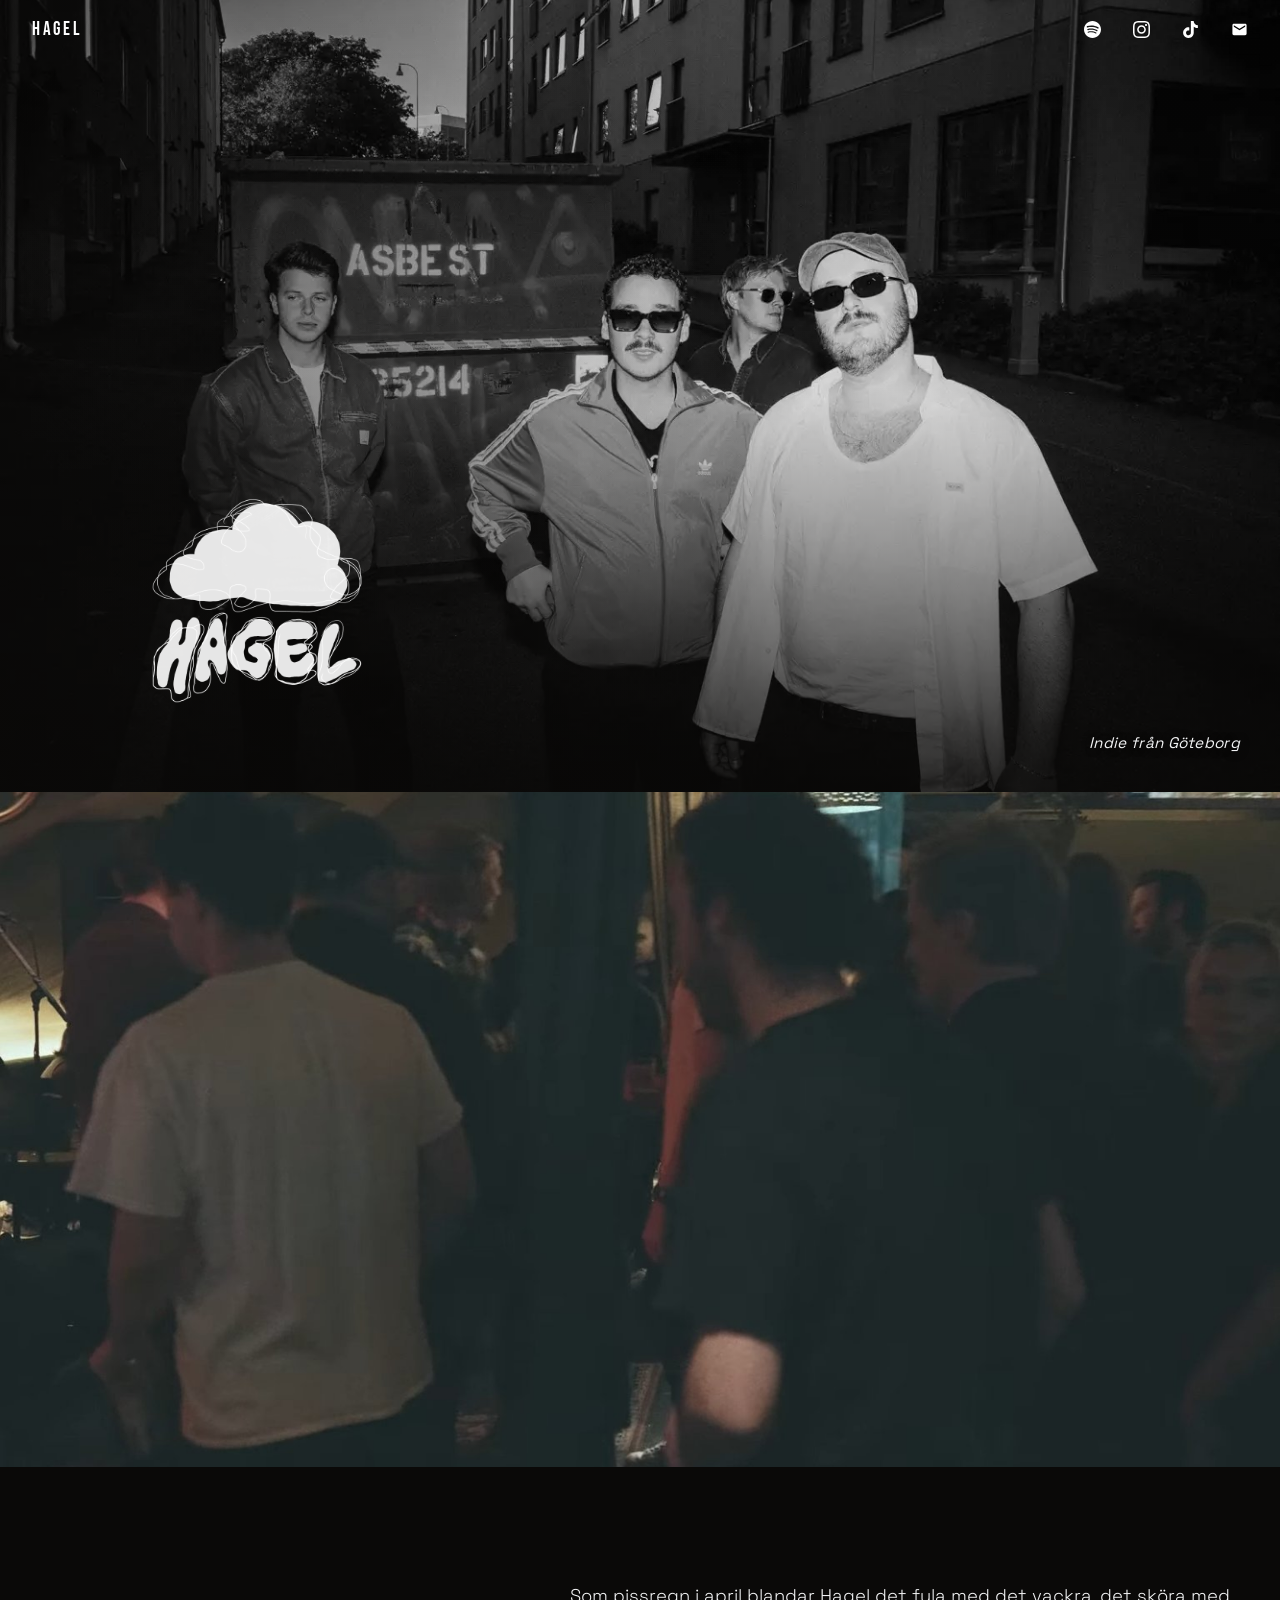
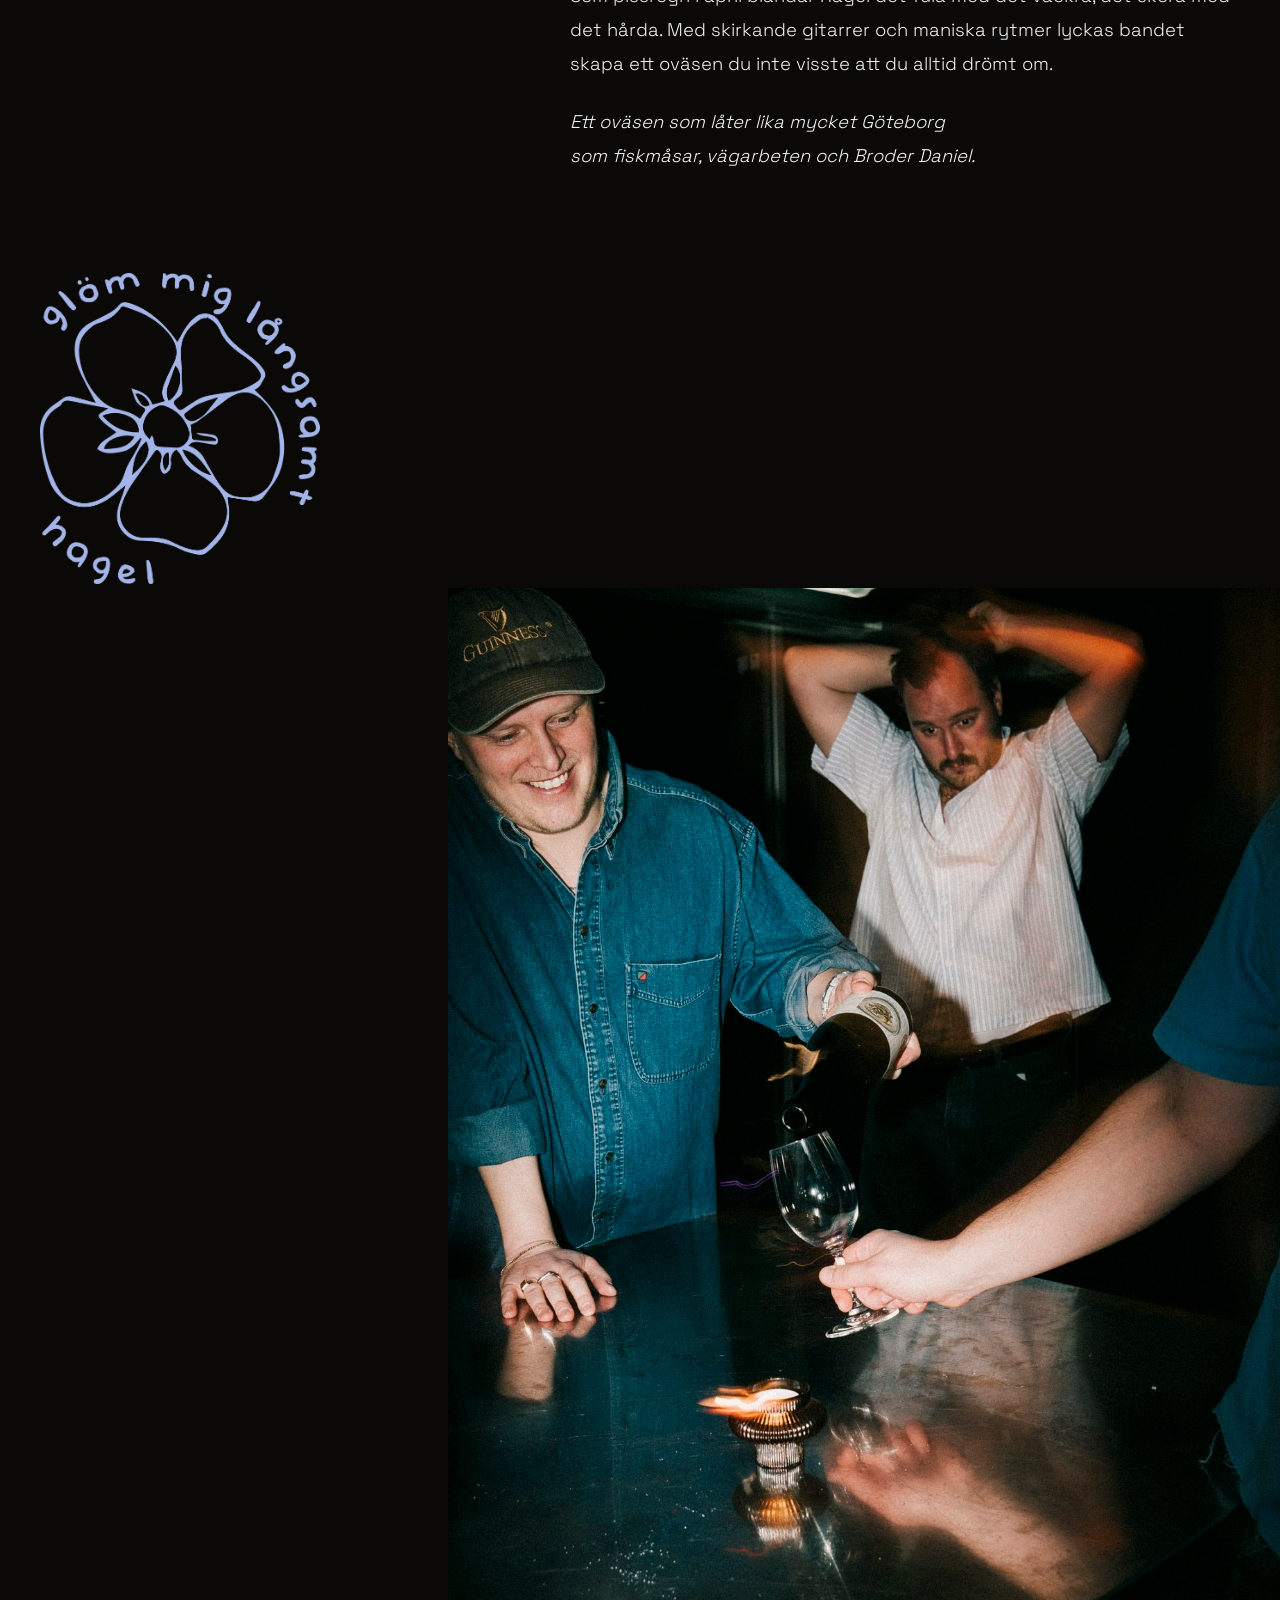
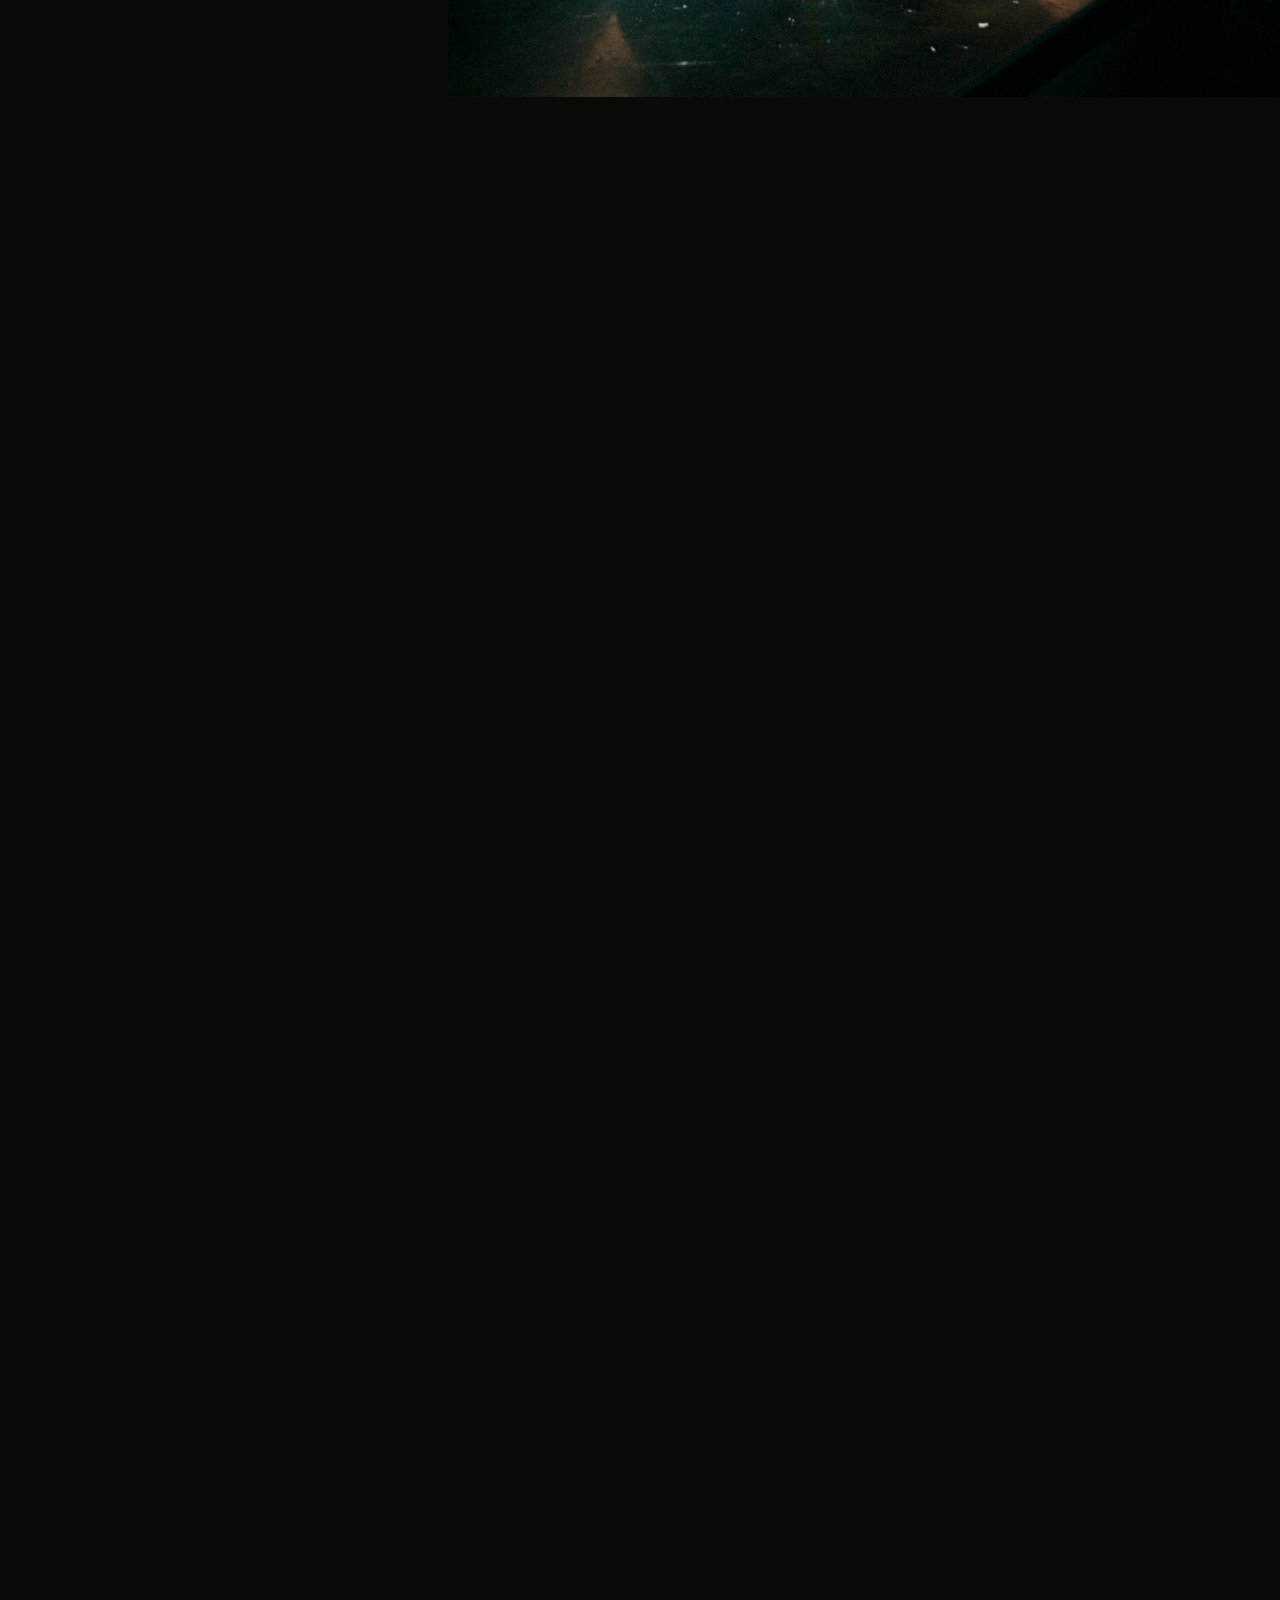
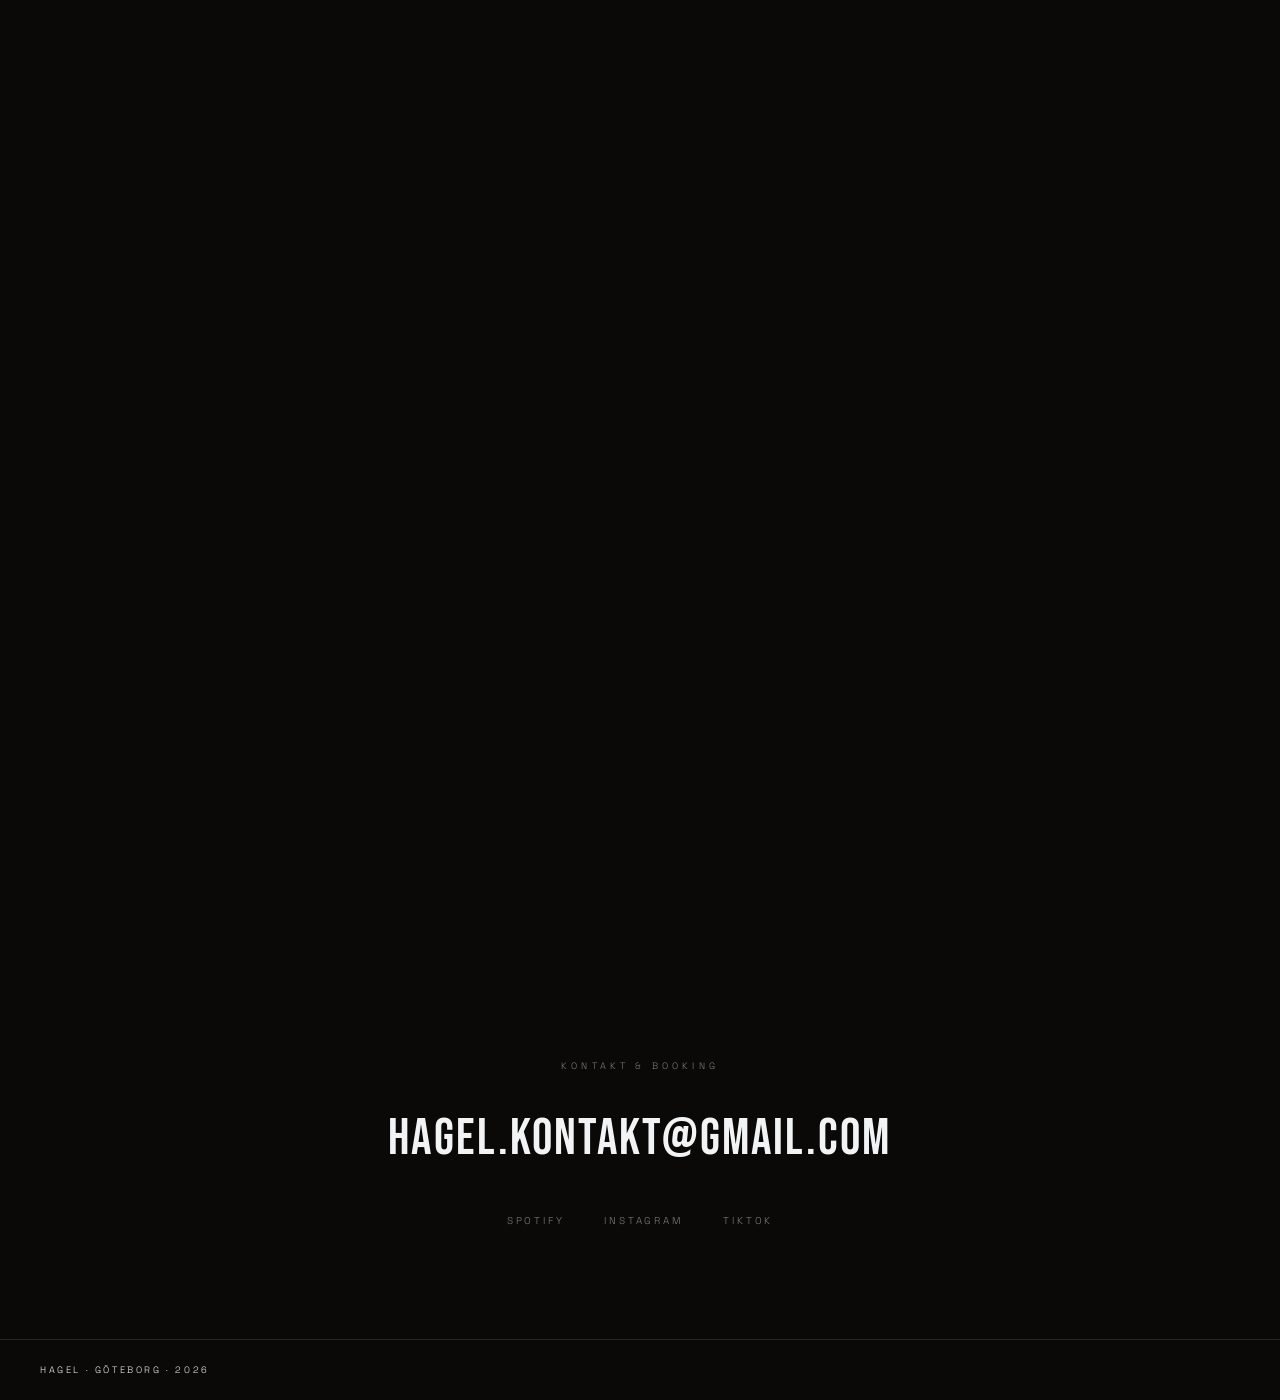
==== index.html @ b0b5cfeb "Add technical SEO foundation: metadata, favicon, structured data Canonical URL, Open Graph/Twitter C" ====
<!DOCTYPE html>
<html lang="sv">
<head>
  <meta charset="UTF-8" />
  <meta name="viewport" content="width=device-width, initial-scale=1.0" />
  <title>Hagel — Göteborg</title>
  <meta name="description" content="Som pissregn i april blandar Hagel det fula med det vackra. Indie rock från Göteborg." />
  <link rel="canonical" href="https://hagelgbg.se/" />

  <link rel="icon" type="image/png" href="assets/favicon/favicon-32.png" sizes="32x32" />
  <link rel="apple-touch-icon" href="assets/favicon/apple-touch-icon.png" />

  <meta property="og:type" content="website" />
  <meta property="og:site_name" content="Hagel" />
  <meta property="og:title" content="Hagel — Göteborg" />
  <meta property="og:description" content="Som pissregn i april blandar Hagel det fula med det vackra. Indie rock från Göteborg." />
  <meta property="og:url" content="https://hagelgbg.se/" />
  <meta property="og:image" content="https://hagelgbg.se/assets/images/og-image.jpg" />
  <meta property="og:image:width" content="1200" />
  <meta property="og:image:height" content="630" />
  <meta property="og:locale" content="sv_SE" />

  <meta name="twitter:card" content="summary_large_image" />
  <meta name="twitter:title" content="Hagel — Göteborg" />
  <meta name="twitter:description" content="Som pissregn i april blandar Hagel det fula med det vackra. Indie rock från Göteborg." />
  <meta name="twitter:image" content="https://hagelgbg.se/assets/images/og-image.jpg" />

  <link rel="preconnect" href="https://fonts.googleapis.com" />
  <link rel="preconnect" href="https://fonts.gstatic.com" crossorigin />
  <link rel="stylesheet" href="style.css" />

  <script type="application/ld+json">
  {
    "@context": "https://schema.org",
    "@type": "MusicGroup",
    "name": "Hagel",
    "url": "https://hagelgbg.se/",
    "image": "https://hagelgbg.se/assets/images/og-image.jpg",
    "genre": "Indie rock",
    "foundingLocation": {
      "@type": "Place",
      "name": "Göteborg, Sverige"
    },
    "email": "hagel.kontakt@gmail.com",
    "sameAs": [
      "https://open.spotify.com/artist/0cJkock96R16EJwqNdNcrC",
      "https://www.instagram.com/hagelgbg/",
      "https://www.tiktok.com/@hagelgbg"
    ]
  }
  </script>
</head>
<body>

<nav>
  <a class="nav-mark" href="#top">Hagel</a>
  <div class="nav-end">
    <a href="https://open.spotify.com/artist/0cJkock96R16EJwqNdNcrC" target="_blank" rel="noopener" aria-label="Spotify">
      <svg class="nav-icon" viewBox="0 0 24 24" fill="currentColor" aria-hidden="true"><path d="M12 0C5.4 0 0 5.4 0 12s5.4 12 12 12 12-5.4 12-12S18.66 0 12 0zm5.521 17.34c-.24.359-.66.48-1.021.24-2.82-1.74-6.36-2.101-10.561-1.141-.418.122-.779-.179-.899-.539-.12-.421.18-.78.54-.9 4.56-1.021 8.52-.6 11.64 1.32.42.18.479.659.301 1.02zm1.44-3.3c-.301.42-.841.6-1.262.3-3.239-1.98-8.159-2.58-11.939-1.38-.479.12-1.02-.12-1.14-.6-.12-.48.12-1.021.6-1.141C9.6 9.9 15 10.561 18.72 12.84c.361.181.54.78.241 1.2zm.12-3.36C15.24 8.4 8.82 8.16 5.16 9.301c-.6.179-1.2-.181-1.38-.721-.18-.601.18-1.2.72-1.381 4.26-1.26 11.28-1.02 15.721 1.621.539.3.719 1.02.419 1.56-.299.421-1.02.599-1.559.3z"/></svg>
      <span class="nav-label">Spotify</span>
    </a>
    <a href="https://www.instagram.com/hagelgbg/" target="_blank" rel="noopener" aria-label="Instagram">
      <svg class="nav-icon" viewBox="0 0 24 24" fill="currentColor" aria-hidden="true"><path d="M12 2.163c3.204 0 3.584.012 4.85.07 3.252.148 4.771 1.691 4.919 4.919.058 1.265.069 1.645.069 4.849 0 3.205-.012 3.584-.069 4.849-.149 3.225-1.664 4.771-4.919 4.919-1.266.058-1.644.07-4.85.07-3.204 0-3.584-.012-4.849-.07-3.26-.149-4.771-1.699-4.919-4.92-.058-1.265-.07-1.644-.07-4.849 0-3.204.013-3.583.07-4.849.149-3.227 1.664-4.771 4.919-4.919 1.266-.057 1.645-.069 4.849-.069zm0-2.163c-3.259 0-3.667.014-4.947.072-4.358.2-6.78 2.618-6.98 6.98-.059 1.281-.073 1.689-.073 4.948 0 3.259.014 3.668.072 4.948.2 4.358 2.618 6.78 6.98 6.98 1.281.058 1.689.072 4.948.072 3.259 0 3.668-.014 4.948-.072 4.354-.2 6.782-2.618 6.979-6.98.059-1.28.073-1.689.073-4.948 0-3.259-.014-3.667-.072-4.947-.196-4.354-2.617-6.78-6.979-6.98-1.281-.059-1.69-.073-4.949-.073zm0 5.838c-3.403 0-6.162 2.759-6.162 6.162s2.759 6.163 6.162 6.163 6.162-2.759 6.162-6.163c0-3.403-2.759-6.162-6.162-6.162zm0 10.162c-2.209 0-4-1.79-4-4 0-2.209 1.791-4 4-4s4 1.791 4 4c0 2.21-1.791 4-4 4zm6.406-11.845c-.796 0-1.441.645-1.441 1.44s.645 1.44 1.441 1.44c.795 0 1.439-.645 1.439-1.44s-.644-1.44-1.439-1.44z"/></svg>
      <span class="nav-label">Instagram</span>
    </a>
    <a href="https://www.tiktok.com/@hagelgbg" target="_blank" rel="noopener" aria-label="TikTok">
      <svg class="nav-icon" viewBox="0 0 24 24" fill="currentColor" aria-hidden="true"><path d="M12.525.02c1.31-.02 2.61-.01 3.91-.02.08 1.53.63 3.09 1.75 4.17 1.12 1.11 2.7 1.62 4.24 1.79v4.03c-1.44-.05-2.89-.35-4.2-.97-.57-.26-1.1-.59-1.62-.93-.01 2.92.01 5.84-.02 8.75-.08 1.4-.54 2.79-1.35 3.94-1.31 1.92-3.58 3.17-5.91 3.21-1.43.08-2.86-.31-4.08-1.03-2.02-1.19-3.44-3.37-3.65-5.71-.02-.5-.03-1-.01-1.49.18-1.9 1.12-3.72 2.58-4.96 1.66-1.44 3.98-2.13 6.15-1.72.02 1.48-.04 2.96-.04 4.44-.99-.32-2.15-.23-3.02.37-.63.41-1.11 1.04-1.36 1.75-.21.51-.15 1.07-.14 1.61.24 1.64 1.82 3.02 3.5 2.87 1.12-.01 2.19-.66 2.77-1.61.19-.33.4-.67.41-1.06.1-1.79.06-3.57.07-5.36.01-4.03-.01-8.05.02-12.07z"/></svg>
      <span class="nav-label">TikTok</span>
    </a>
    <a href="mailto:hagel.kontakt@gmail.com" aria-label="Kontakt">
      <svg class="nav-icon" viewBox="0 0 24 24" fill="currentColor" aria-hidden="true"><path d="M20 4H4c-1.1 0-2 .9-2 2v12c0 1.1.9 2 2 2h16c1.1 0 2-.9 2-2V6c0-1.1-.9-2-2-2zm0 4-8 5-8-5V6l8 5 8-5v2z"/></svg>
      <span class="nav-label">Kontakt</span>
    </a>
  </div>
</nav>

<div class="entry" id="top">
  <img class="entry-bg" src="assets/images/hagel_band_utomhus_02.webp" alt="" aria-hidden="true" />
  <h1 class="entry-logo-wrap"><img class="entry-logo" src="assets/grahpic/ella_moln_text.PNG" alt="Hagel" /></h1>
  <p class="entry-tagline">Indie från Göteborg</p>
</div>

<div class="flow">

  <div class="f-video-bg">
    <video autoplay muted loop playsinline poster="assets/images/video_poster.jpg">
      <source src="assets/video/Hagel_Yakida_webb.webm" type="video/webm" />
      <source src="assets/video/Hagel_Yakida_webb.mp4" type="video/mp4" />
    </video>
  </div>

  <div class="f-text reveal">
    <p>
      Som pissregn i april blandar Hagel det fula med det vackra,
      det sköra med det hårda. Med skirkande gitarrer och maniska
      rytmer lyckas bandet skapa ett oväsen du inte visste att du
      alltid drömt om.
    </p>
    <p class="f-text-em">
      Ett oväsen som låter lika mycket Göteborg som fiskmåsar,
      vägarbeten och Broder Daniel.
    </p>
  </div>

  <figure class="f-single-art reveal">
    <img class="graphic-color" src="assets/grahpic/glom_mig_langsamt.png" alt="Glöm mig långsamt — Hagel" loading="lazy" />
  </figure>

  <figure class="f-right reveal">
    <img class="graphic-color" src="assets/images/Hagel-WineMech-Jan2026-1.jpg" alt="Hagel live" loading="lazy" />
  </figure>

  <div class="head-anchor ha-right">
    <img class="head-float graphic-color" src="assets/grahpic/hagel_head_martin.svg"
         data-parallax="-0.06" style="--rot: -4deg" alt="" aria-hidden="true">
  </div>

  <figure class="f-left reveal">
    <img src="assets/images/hagel_band_inomhus_kok_02.webp" alt="Hagel" loading="lazy" />
  </figure>

  <div class="head-anchor ha-left">
    <img class="head-float graphic-color" src="assets/grahpic/hagel_head_axel.svg"
         data-parallax="-0.05" style="--rot: 6deg" alt="" aria-hidden="true">
  </div>

  <div class="f-embed reveal">
    <iframe
      src="https://open.spotify.com/embed/artist/0cJkock96R16EJwqNdNcrC?utm_source=generator&theme=0"
      width="100%"
      height="380"
      frameborder="0"
      allow="autoplay; clipboard-write; encrypted-media; fullscreen; picture-in-picture"
      loading="lazy"
      title="Hagel på Spotify"
    ></iframe>
  </div>

  <figure class="f-full reveal">
    <img class="graphic-color" src="assets/images/Hagel-WineMech-Jan2026-3.jpg" alt="Hagel live" loading="lazy" />
  </figure>

  <div class="f-pair reveal">
    <figure>
      <img src="assets/images/hagel_band_utomhus_01.webp" alt="Hagel" loading="lazy" />
    </figure>
    <figure>
      <img class="graphic-color" src="assets/images/hagel_band_inomhus_kok_01.webp" alt="Hagel" loading="lazy" />
    </figure>
  </div>

  <div class="head-anchor ha-right">
    <img class="head-float graphic-color" src="assets/grahpic/hagel_head_gabbe.svg"
         data-parallax="-0.07" style="--rot: 5deg" alt="" aria-hidden="true">
  </div>

  <div class="f-embed reveal">
    <iframe
      src="https://open.spotify.com/embed/album/3kSOfJmqeUR1zp2Wm4VOYs?utm_source=generator&theme=0"
      width="100%"
      height="352"
      frameborder="0"
      allow="autoplay; clipboard-write; encrypted-media; fullscreen; picture-in-picture"
      loading="lazy"
      title="Hagel EP på Spotify"
    ></iframe>
  </div>

  <div class="head-anchor ha-left">
    <img class="head-float graphic-color" src="assets/grahpic/hagel_head_david.svg"
         data-parallax="-0.08" style="--rot: -5deg" alt="" aria-hidden="true">
  </div>

  <div class="f-split reveal">
    <figure>
      <img src="assets/images/hagel_studio_01.webp" alt="Hagel studio" loading="lazy" />
    </figure>
    <figure>
      <img src="assets/images/hagel_01.webp" alt="Hagel" loading="lazy" />
    </figure>
  </div>

  <div class="f-shorts reveal">
    <div class="short-wrap">
      <iframe src="https://www.youtube.com/embed/jXO0g3pjaXc?rel=0&modestbranding=1&controls=0" title="Hagel" allow="accelerometer; autoplay; clipboard-write; encrypted-media; gyroscope; picture-in-picture" allowfullscreen loading="lazy"></iframe>
    </div>
    <div class="short-wrap">
      <iframe src="https://www.youtube.com/embed/h80kvkL_ipw?rel=0&modestbranding=1&controls=0" title="Hagel" allow="accelerometer; autoplay; clipboard-write; encrypted-media; gyroscope; picture-in-picture" allowfullscreen loading="lazy"></iframe>
    </div>
    <div class="short-wrap">
      <iframe src="https://www.youtube.com/embed/2f_kFExngNM?rel=0&modestbranding=1&controls=0" title="Hagel" allow="accelerometer; autoplay; clipboard-write; encrypted-media; gyroscope; picture-in-picture" allowfullscreen loading="lazy"></iframe>
    </div>
    <div class="short-wrap">
      <iframe src="https://www.youtube.com/embed/toHbw98Pwl4?rel=0&modestbranding=1&controls=0" title="Hagel" allow="accelerometer; autoplay; clipboard-write; encrypted-media; gyroscope; picture-in-picture" allowfullscreen loading="lazy"></iframe>
    </div>
  </div>

  <figure class="f-full reveal">
    <img src="assets/images/hagel_band_inomhus_kok_03.webp" alt="Hagel" loading="lazy" />
  </figure>

  <div class="head-strip reveal">
    <img src="assets/grahpic/hagel_head_martin.svg" alt="" aria-hidden="true" style="--rot: -5deg">
    <img src="assets/grahpic/hagel_head_axel.svg"   alt="" aria-hidden="true" style="--rot: 4deg">
    <img src="assets/grahpic/hagel_head_gabbe.svg"  alt="" aria-hidden="true" style="--rot: -3deg">
    <img src="assets/grahpic/hagel_head_david.svg"  alt="" aria-hidden="true" style="--rot: 6deg">
    <img src="assets/grahpic/hagel_head_davids.svg" alt="" aria-hidden="true" style="--rot: -4deg">
  </div>

  <div class="f-text f-text-left reveal">
    <p>
      Inte tillräckligt unga för att kallas lovande, inte tillräckligt
      bra för att kallas rutinerade. Men tillräckligt underhållande
      att spendera en kväll på.
    </p>
    <p class="f-text-em">
      Det hela kan kokas ner till ett indierock-sound ingen bad om,
      som hämtar inspiration från platser i Göteborg, haltande sociala
      prestationer och ett lush life som aldrig levts.
    </p>
  </div>

  <div class="f-triple reveal">
    <figure>
      <img class="graphic-color" src="assets/images/Hagel-WineMech-Jan2026-2.jpg" alt="Hagel live" loading="lazy" />
    </figure>
    <figure>
      <img src="assets/images/hagel_band_inomhus_kok_04.webp" alt="Hagel" loading="lazy" />
    </figure>
    <figure>
      <img src="assets/images/Hagel-WineMech-Jan2026-4.jpg" alt="Hagel live" loading="lazy" />
    </figure>
  </div>

  <div class="head-anchor ha-right">
    <img class="head-float graphic-color" src="assets/grahpic/hagel_head_davids.svg"
         data-parallax="-0.04" style="--rot: 7deg" alt="" aria-hidden="true">
  </div>

  <div class="f-contact">
    <p class="contact-pre">Kontakt &amp; Booking</p>
    <a class="contact-email" href="mailto:hagel.kontakt@gmail.com">
      hagel.kontakt@gmail.com
    </a>
    <div class="contact-social">
      <a href="https://open.spotify.com/artist/0cJkock96R16EJwqNdNcrC" target="_blank" rel="noopener">Spotify</a>
      <a href="https://www.instagram.com/hagelgbg/" target="_blank" rel="noopener">Instagram</a>
      <a href="https://www.tiktok.com/@hagelgbg" target="_blank" rel="noopener">TikTok</a>
    </div>
  </div>

</div>

<footer>
  <span>Hagel · Göteborg · 2026</span>
</footer>

<script>
const io = new IntersectionObserver(
  (entries) => entries.forEach(e => {
    if (e.isIntersecting) { e.target.classList.add('visible'); io.unobserve(e.target); }
  }),
  { threshold: 0.08 }
);
document.querySelectorAll('.reveal').forEach(el => io.observe(el));

// Floating heads — parallax + reveal, throttled via rAF
const headEls = Array.from(document.querySelectorAll('[data-parallax]'));
let rafPending = false;
function tickHeads() {
  const sy = window.scrollY;
  const vh = window.innerHeight;
  headEls.forEach(el => {
    el.style.setProperty('--py', `${sy * parseFloat(el.dataset.parallax)}px`);
    if (!el.classList.contains('vis') && el.getBoundingClientRect().top < vh * 1.1) {
      el.classList.add('vis');
    }
  });
  rafPending = false;
}
window.addEventListener('scroll', () => {
  if (!rafPending) { rafPending = true; requestAnimationFrame(tickHeads); }
}, { passive: true });
tickHeads();
</script>

</body>
</html>
---- style.css ----
@import url('https://fonts.googleapis.com/css2?family=Bebas+Neue&family=Space+Grotesk:wght@300;400&display=swap');

*, *::before, *::after {
  box-sizing: border-box;
  margin: 0;
  padding: 0;
}

:root {
  --bg:  #0a0908;
  --fg:  #F2F3F4;
  --dim: #3a3530;
  --mid: #F2F3F4;
}

html { scroll-behavior: smooth; }

body {
  background: var(--bg);
  color: var(--fg);
  font-family: 'Space Grotesk', system-ui, sans-serif;
  font-weight: 300;
  overflow-x: hidden;
}

img {
  display: block;
  width: 100%;
  filter: grayscale(100%);
}

img.graphic-color {
  filter: none;
}

a { color: inherit; text-decoration: none; }

/* ── NAV ─────────────────────────────────────────── */
nav {
  position: fixed;
  inset: 0 0 auto 0;
  z-index: 100;
  display: flex;
  justify-content: space-between;
  align-items: center;
  padding: 1.1rem 2rem;
  pointer-events: none;
}

nav a { pointer-events: auto; }

nav a:focus-visible {
  outline: 2px solid #F2F3F4;
  outline-offset: 4px;
  border-radius: 2px;
}

.nav-mark {
  font-family: 'Bebas Neue', sans-serif;
  font-size: 1.2rem;
  letter-spacing: 0.14em;
  color: #fff;
  mix-blend-mode: difference;
}

.nav-end {
  display: flex;
  gap: 2rem;
  mix-blend-mode: difference;
}

.nav-end a {
  font-size: 0.68rem;
  letter-spacing: 0.12em;
  text-transform: uppercase;
  color: #fff;
  font-weight: 300;
  display: flex;
  align-items: center;
}

.nav-icon {
  display: block;
  width: 17px;
  height: 17px;
  flex-shrink: 0;
}

.nav-label {
  display: none;
}

/* ── ENTRY ───────────────────────────────────────── */
.entry {
  height: 88svh;
  position: relative;
  overflow: hidden;
  display: flex;
  flex-direction: column;
  justify-content: flex-end;
  padding: 0 2.5rem 2.5rem;
}

/* Gradient overlay */
.entry::after {
  content: '';
  position: absolute;
  inset: 0;
  background:
    linear-gradient(to top, rgba(10,9,8,0.75) 0%, rgba(10,9,8,0.1) 50%, transparent 100%),
    linear-gradient(to right, rgba(10,9,8,0.5) 0%, transparent 60%);
  z-index: 1;
  pointer-events: none;
}

.entry-bg {
  position: absolute;
  inset: 0;
  height: 100%;
  object-fit: cover;
  filter: grayscale(100%);
  z-index: 0;
}

.entry-logo-wrap {
  display: contents;
}

.entry-logo {
  position: absolute;
  bottom: 2.5rem;
  left: 2rem;
  width: clamp(130px, min(42vw, 50svh), 520px);
  filter: invert(1);
  mix-blend-mode: screen;
  pointer-events: none;
  user-select: none;
  z-index: 2;
}

.entry-tagline {
  position: absolute;
  bottom: 2.5rem;
  right: 2.5rem;
  z-index: 3;
  font-size: clamp(0.85rem, 1.2vw, 1rem);
  font-weight: 400;
  font-style: italic;
  color: #F2F3F4;
  letter-spacing: 0.02em;
  text-shadow: 0 1px 8px rgba(0,0,0,0.6);
}

/* ── REVEAL ──────────────────────────────────────── */
.reveal {
  opacity: 0;
  transform: translateY(28px);
  transition:
    opacity 0.9s cubic-bezier(0.16, 1, 0.3, 1),
    transform 0.9s cubic-bezier(0.16, 1, 0.3, 1);
}

.reveal.visible {
  opacity: 1;
  transform: none;
}

/* ── IMAGE BLOCKS ────────────────────────────────── */

.f-full {
  width: 100%;
  height: 72vh;
  overflow: hidden;
  margin-top: 4px;
}

.f-full img {
  width: 100%;
  height: 100%;
  object-fit: cover;
}

.f-right {
  width: 65%;
  margin-left: auto;
  margin-top: 4px;
}

.f-left {
  width: 52%;
  margin-left: 2.5rem;
  margin-top: 4px;
}

.f-pair {
  display: grid;
  grid-template-columns: 3fr 4fr;
  gap: 4px;
  margin-top: 4px;
}

.f-pair figure {
  overflow: hidden;
}

.f-pair img {
  height: 56vh;
  object-fit: cover;
}

.f-split {
  display: grid;
  grid-template-columns: 1fr 1fr;
  gap: 4px;
  margin-top: 4px;
}

.f-split figure {
  overflow: hidden;
}

.f-split img {
  height: 52vh;
  object-fit: cover;
}

.f-triple {
  display: grid;
  grid-template-columns: 2fr 1.2fr 2fr;
  gap: 4px;
  margin-top: 4px;
}

.f-triple figure {
  overflow: hidden;
}

.f-triple img {
  height: 44vh;
  object-fit: cover;
}

/* ── TEXT ────────────────────────────────────────── */
.f-text {
  padding: 7rem 2.5rem 6rem;
  max-width: 750px;
  margin-left: auto;
}

.f-text p {
  font-size: clamp(1rem, 1.5vw, 1.15rem);
  line-height: 1.85;
  color: var(--mid);
}

.f-text p + p { margin-top: 1.5rem; }

.f-text-left {
  margin-left: 0;
  margin-right: auto;
}

.f-text-em { font-style: italic; text-wrap: balance; }

/* ── VIDEO BACKGROUND ────────────────────────────── */
.f-video-bg {
  position: relative;
  width: 100%;
  height: 75svh;
  overflow: hidden;
}

.f-video-bg video {
  position: absolute;
  top: 50%;
  left: 50%;
  transform: translate(-50%, -50%);
  width: max(100%, calc(100svh * 16 / 9));
  height: max(100%, calc(100svw * 9 / 16));
  pointer-events: none;
  object-fit: cover;
}

/* ── EMBED ───────────────────────────────────────── */
.f-embed {
  padding: 5rem 2.5rem;
  max-width: 720px;
  margin: 0 auto;
  width: 100%;
}


/* ── SHORTS ──────────────────────────────────────── */
.f-shorts {
  display: grid;
  grid-template-columns: repeat(4, 1fr);
  gap: 4px;
  margin-bottom: 4px;
}

.short-wrap {
  position: relative;
  aspect-ratio: 9/16;
}

.short-wrap iframe {
  position: absolute;
  inset: 0;
  width: 100%;
  height: 100%;
  border: 0;
}

/* ── HEAD STRIP (mobile) ─────────────────────────── */
.head-strip {
  display: none;
  grid-template-columns: repeat(5, 1fr);
  align-items: flex-end;
  gap: 0;
  padding: 2rem 0 1rem;
  overflow: hidden;
}

.head-strip img {
  width: 100%;
  filter: none;
  transform-origin: bottom center;
  animation: headBob 3s ease-in-out infinite;
}

@keyframes headBob {
  0%, 100% { transform: rotate(var(--rot, 0deg)) translateY(0); }
  50%       { transform: rotate(var(--rot, 0deg)) translateY(-6px); }
}

.head-strip img:nth-child(1) { animation-delay: 0s; }
.head-strip img:nth-child(2) { animation-delay: 0.5s; }
.head-strip img:nth-child(3) { animation-delay: 1s; }
.head-strip img:nth-child(4) { animation-delay: 0.25s; }
.head-strip img:nth-child(5) { animation-delay: 0.75s; }

/* ── FLOATING HEADS ──────────────────────────────── */

.head-anchor {
  position: relative;
  height: 0;
  overflow: visible;
  pointer-events: none;
  z-index: 5;
}

.head-float {
  position: absolute;
  width: clamp(100px, 14vw, 210px);
  filter: none;
  opacity: 0;
  will-change: transform;
  transform: translateY(var(--py, 0px)) rotate(var(--rot, 0deg));
}

.head-float.vis {
  animation: headFadeIn 1.2s cubic-bezier(0.16, 1, 0.3, 1) forwards;
}

@keyframes headFadeIn {
  from { opacity: 0; }
  to   { opacity: 1; }
}

.ha-right .head-float {
  right: clamp(1rem, 4vw, 5rem);
  top: -7rem;
}

.ha-left .head-float {
  left: clamp(1rem, 4vw, 5rem);
  top: -5rem;
}

.f-single-art {
  width: min(28vw, 280px);
  margin-left: 2.5rem;
  margin-top: 4px;
  transform: rotate(-2deg);
}

.f-single-art img {
  filter: none;
}

/* ── TRACKS ──────────────────────────────────────── */
.f-tracks {
  padding: 0 2.5rem;
  max-width: 720px;
  margin: 0 auto;
  width: 100%;
  display: flex;
  flex-direction: column;
  gap: 4px;
}

/* ── CONTACT ─────────────────────────────────────── */
.f-contact {
  padding: 10rem 2.5rem 7rem;
  text-align: center;
}

.contact-pre {
  font-size: 0.58rem;
  letter-spacing: 0.45em;
  text-transform: uppercase;
  color: rgba(242, 243, 244, 0.5);
  margin-bottom: 2.5rem;
}

.contact-email {
  display: block;
  font-family: 'Bebas Neue', sans-serif;
  font-size: clamp(1.8rem, 4vw, 5rem);
  line-height: 1.05;
  letter-spacing: 0.04em;
  color: var(--fg);
  transition: opacity 0.2s;
  margin-bottom: 3rem;
  cursor: pointer;
}

.contact-email:hover { opacity: 0.5; }
.contact-email:focus-visible {
  outline: 2px solid #F2F3F4;
  outline-offset: 6px;
  border-radius: 2px;
}

.contact-social {
  display: flex;
  justify-content: center;
  gap: 2.5rem;
}

.contact-social a {
  font-size: 0.62rem;
  letter-spacing: 0.28em;
  text-transform: uppercase;
  color: rgba(242, 243, 244, 0.5);
  transition: opacity 0.2s;
}

.contact-social a:hover { opacity: 1; color: var(--fg); }
.contact-social a:focus-visible {
  outline: 2px solid #F2F3F4;
  outline-offset: 4px;
  border-radius: 2px;
}

/* ── FOOTER ──────────────────────────────────────── */
footer {
  padding: 1.5rem 2.5rem;
  border-top: 1px solid rgba(242, 243, 244, 0.12);
  font-size: 0.58rem;
  letter-spacing: 0.28em;
  text-transform: uppercase;
  color: #F2F3F4;
}

/* ── RESPONSIVE ──────────────────────────────────── */
@media (max-width: 900px) {
  nav { padding: 0.9rem 1.5rem; }
  .nav-end { gap: 1.5rem; }
  .entry { padding: 0 1.5rem 2rem; }
  .f-text { padding: 5rem 1.5rem 4rem; margin-left: 0; max-width: none; }
  .f-embed { padding: 4rem 1.5rem; }
  .f-video { padding: 4rem 1.5rem; }
  .f-right { width: 80%; }
  .f-left  { width: 72%; margin-left: 1.5rem; }
  .f-shorts { grid-template-columns: repeat(2, 1fr); }
  .f-single-art { width: min(40vw, 280px); }
}

@media (max-width: 560px) {
  .nav-end { display: flex; gap: 0; }
  .nav-label { display: none; }
  .nav-icon { display: block; }
  .nav-end a { padding: 0.55rem 0.6rem; }
  .head-anchor { display: none; }
  .head-strip { display: grid; }
  .entry { height: 65svh; }
  .entry-logo { left: -1rem; bottom: 1rem; }
  .entry-tagline { bottom: 1rem; right: 1.5rem; }
  .f-right { width: 100%; }
  .f-left  { width: 100%; margin-left: 0; }
  .f-pair  { grid-template-columns: 1fr; }
  .f-pair  figure:last-child { display: none; }
  .f-split { grid-template-columns: 1fr; }
  .f-split figure:last-child { display: none; }
  .f-triple { grid-template-columns: 1fr 1fr; }
  .f-triple figure:last-child { display: none; }
  .f-shorts { grid-template-columns: 1fr 1fr; }
  .f-full { height: 55vw; }
  .f-single-art { width: min(55vw, 240px); }
  .contact-email { font-size: clamp(1.4rem, 6vw, 2rem); }
}

@media (max-height: 500px) and (orientation: landscape) {
  .entry { height: 80svh; }
  .entry-logo { width: min(32vw, 240px); }
}

@media (prefers-reduced-motion: reduce) {
  .reveal { opacity: 1; transform: none; transition: none; }
  .head-float { opacity: 1; animation: none; }
  .head-strip img { animation: none; }
}
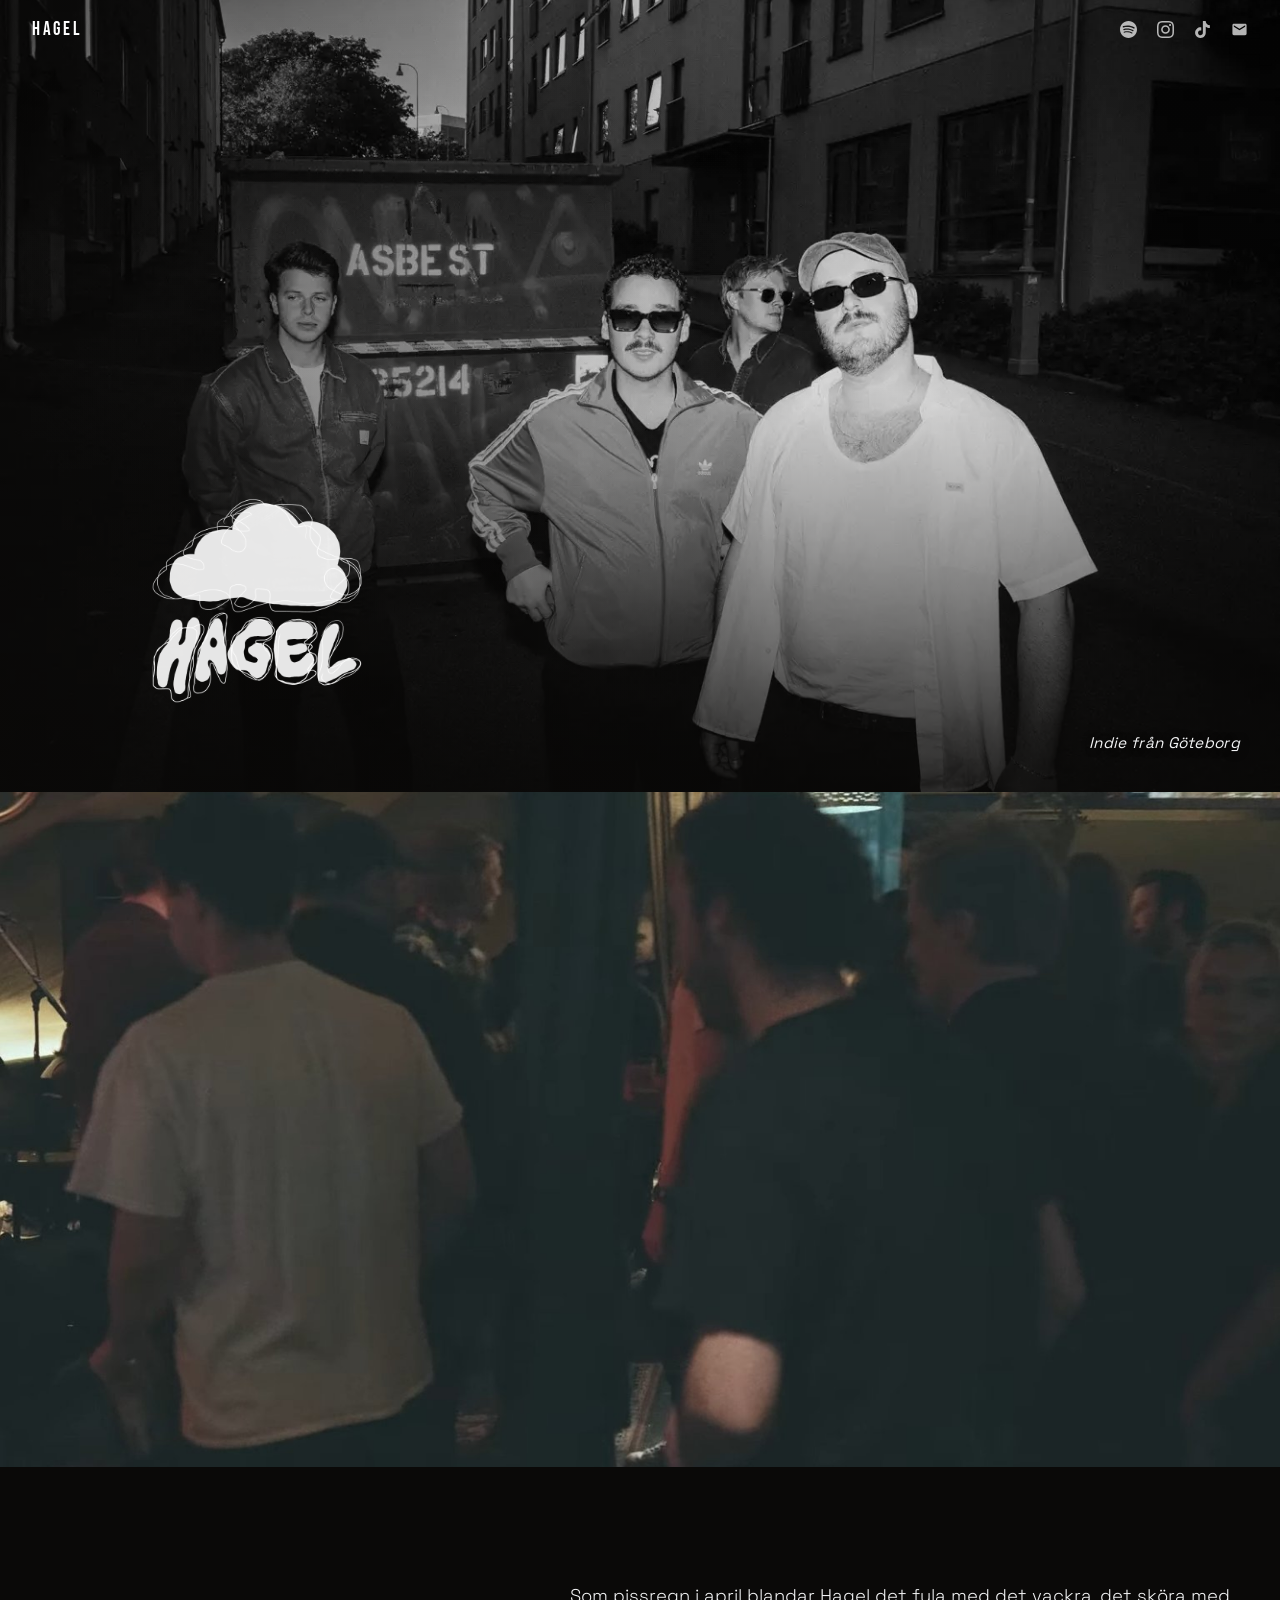
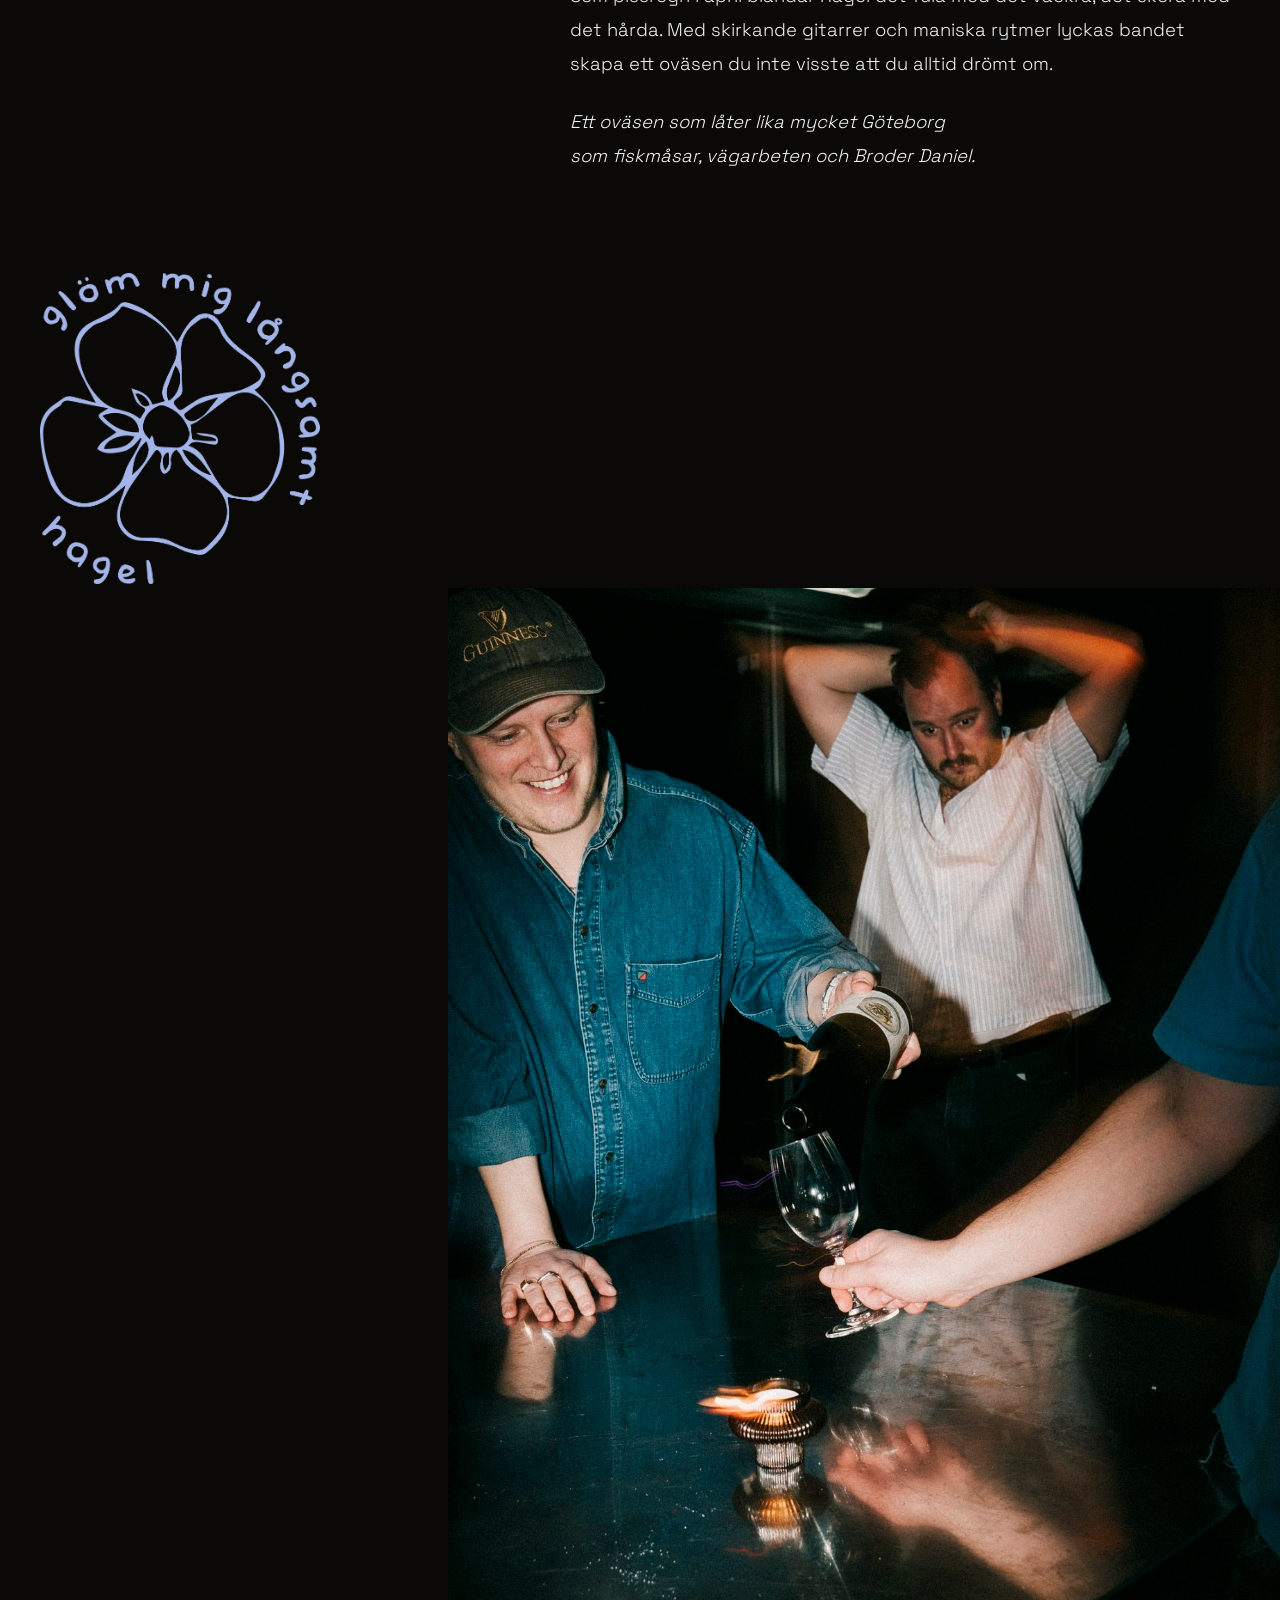
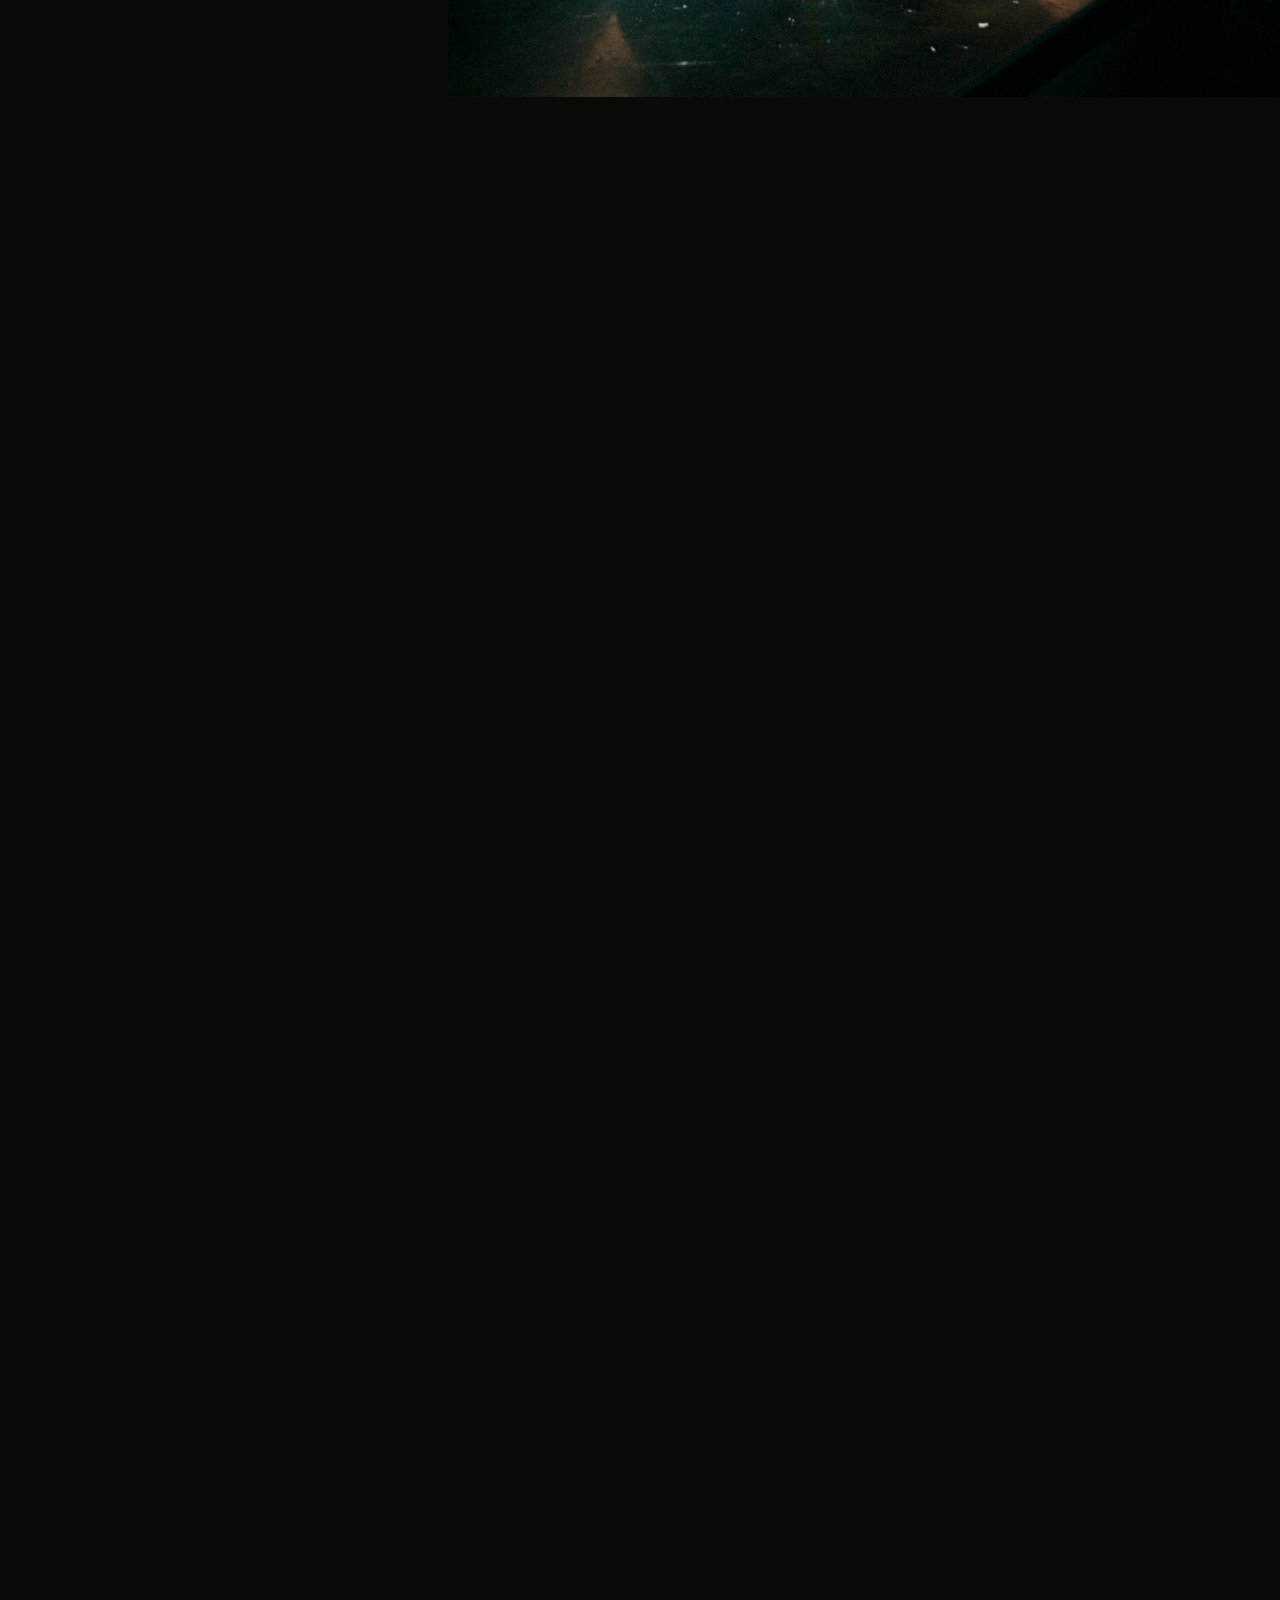
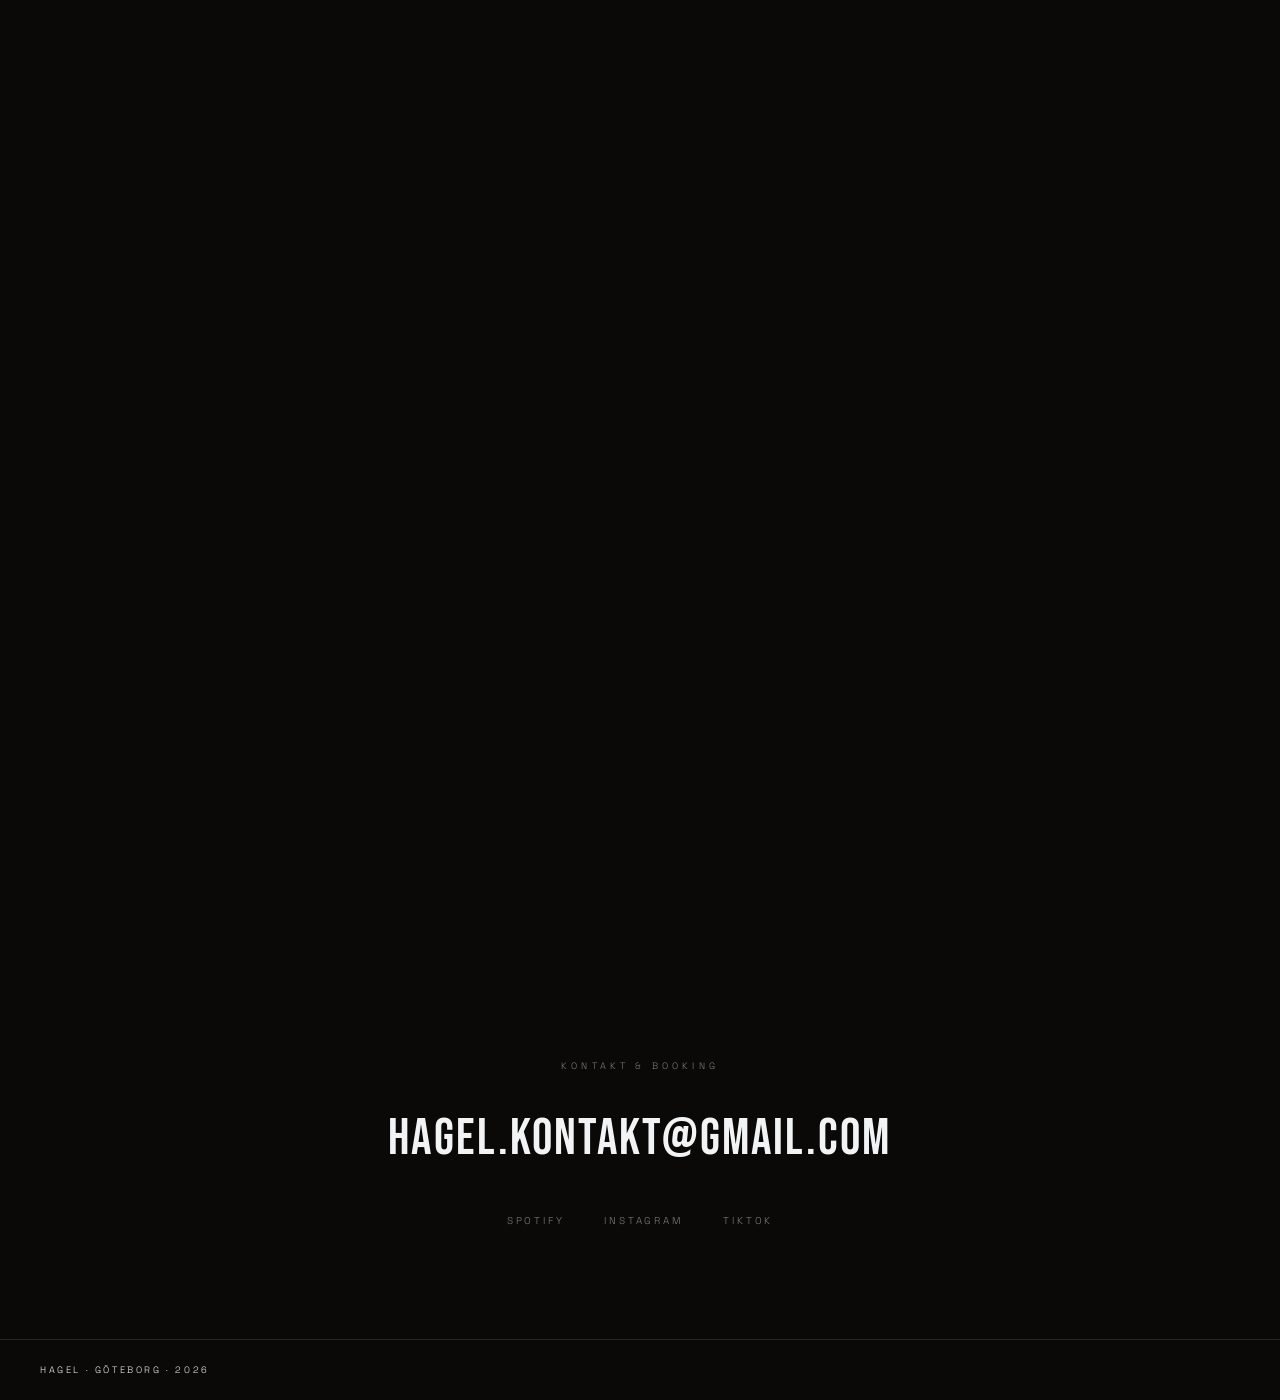
==== commit a7fb61ac: "Add micro-interaction feedback, tap targets, and motion polish Implements two rounds of design/engin" ====
--- a/index.html
+++ b/index.html
@@ -140,11 +140,11 @@
     <img class="graphic-color" src="assets/images/Hagel-WineMech-Jan2026-3.jpg" alt="Hagel live" loading="lazy" />
   </figure>
 
-  <div class="f-pair reveal">
-    <figure>
+  <div class="f-pair">
+    <figure class="reveal">
       <img src="assets/images/hagel_band_utomhus_01.webp" alt="Hagel" loading="lazy" />
     </figure>
-    <figure>
+    <figure class="reveal">
       <img class="graphic-color" src="assets/images/hagel_band_inomhus_kok_01.webp" alt="Hagel" loading="lazy" />
     </figure>
   </div>
@@ -171,11 +171,11 @@
          data-parallax="-0.08" style="--rot: -5deg" alt="" aria-hidden="true">
   </div>
 
-  <div class="f-split reveal">
-    <figure>
+  <div class="f-split">
+    <figure class="reveal">
       <img src="assets/images/hagel_studio_01.webp" alt="Hagel studio" loading="lazy" />
     </figure>
-    <figure>
+    <figure class="reveal">
       <img src="assets/images/hagel_01.webp" alt="Hagel" loading="lazy" />
     </figure>
   </div>
@@ -220,14 +220,14 @@
     </p>
   </div>
 
-  <div class="f-triple reveal">
-    <figure>
+  <div class="f-triple">
+    <figure class="reveal">
       <img class="graphic-color" src="assets/images/Hagel-WineMech-Jan2026-2.jpg" alt="Hagel live" loading="lazy" />
     </figure>
-    <figure>
+    <figure class="reveal">
       <img src="assets/images/hagel_band_inomhus_kok_04.webp" alt="Hagel" loading="lazy" />
     </figure>
-    <figure>
+    <figure class="reveal">
       <img src="assets/images/Hagel-WineMech-Jan2026-4.jpg" alt="Hagel live" loading="lazy" />
     </figure>
   </div>
@@ -263,6 +263,44 @@
   { threshold: 0.08 }
 );
 document.querySelectorAll('.reveal').forEach(el => io.observe(el));
+
+// Pause head-strip bobbing animation when offscreen (mobile only, saves battery)
+const headStripImgs = document.querySelectorAll('.head-strip img');
+if (headStripImgs.length) {
+  const stripIo = new IntersectionObserver(
+    (entries) => entries.forEach(e => e.target.classList.toggle('vis', e.isIntersecting)),
+    { threshold: 0.01 }
+  );
+  headStripImgs.forEach(el => stripIo.observe(el));
+}
+
+// Ensure background video actually plays (autoplay is unreliable in some browsers)
+document.querySelectorAll('.f-video-bg video').forEach(video => {
+  const tryPlay = () => {
+    const p = video.play();
+    if (p !== undefined) {
+      p.catch(() => {
+        const resume = () => { video.play(); cleanup(); };
+        const cleanup = () => {
+          document.removeEventListener('touchstart', resume);
+          document.removeEventListener('scroll', resume);
+        };
+        document.addEventListener('touchstart', resume, { once: true, passive: true });
+        document.addEventListener('scroll', resume, { once: true, passive: true });
+      });
+    }
+  };
+
+  if (video.readyState >= 3) {
+    tryPlay();
+  } else {
+    video.addEventListener('canplay', tryPlay, { once: true });
+  }
+
+  document.addEventListener('visibilitychange', () => {
+    if (!document.hidden && video.paused) tryPlay();
+  });
+});
 
 // Floating heads — parallax + reveal, throttled via rAF
 const headEls = Array.from(document.querySelectorAll('[data-parallax]'));
--- a/style.css
+++ b/style.css
@@ -11,6 +11,7 @@
   --fg:  #F2F3F4;
   --dim: #3a3530;
   --mid: #F2F3F4;
+  --ease-out: cubic-bezier(0.23, 1, 0.32, 1);
 }
 
 html { scroll-behavior: smooth; }
@@ -61,11 +62,26 @@
   letter-spacing: 0.14em;
   color: #fff;
   mix-blend-mode: difference;
+  opacity: 1;
+  transition: opacity 0.16s var(--ease-out), transform 0.14s var(--ease-out);
+}
+
+@media (hover: hover) and (pointer: fine) {
+  .nav-mark:hover { opacity: 0.6; }
+}
+
+.nav-mark:focus-visible {
+  opacity: 0.6;
+}
+
+.nav-mark:active {
+  transform: scale(0.97);
+  transition-duration: 0.08s;
 }
 
 .nav-end {
   display: flex;
-  gap: 2rem;
+  gap: 1.25rem;
   mix-blend-mode: difference;
 }
 
@@ -77,6 +93,33 @@
   font-weight: 300;
   display: flex;
   align-items: center;
+  opacity: 0.7;
+  padding: 12px;
+  margin: -12px;
+  transition: opacity 0.15s var(--ease-out), transform 0.15s var(--ease-out);
+}
+
+@media (hover: hover) and (pointer: fine) {
+  .nav-end a:hover {
+    opacity: 1;
+    transform: scale(1.08);
+  }
+}
+
+.nav-end a:focus-visible {
+  opacity: 1;
+  transform: scale(1.08);
+}
+
+.nav-end a:active {
+  transform: scale(0.94);
+  transition-duration: 0.08s;
+}
+
+.nav-end a:focus-visible {
+  outline: 2px solid #F2F3F4;
+  outline-offset: 4px;
+  border-radius: 2px;
 }
 
 .nav-icon {
@@ -154,15 +197,40 @@
 /* ── REVEAL ──────────────────────────────────────── */
 .reveal {
   opacity: 0;
-  transform: translateY(28px);
+  transform: translateY(20px);
   transition:
-    opacity 0.9s cubic-bezier(0.16, 1, 0.3, 1),
-    transform 0.9s cubic-bezier(0.16, 1, 0.3, 1);
+    opacity 0.65s cubic-bezier(0.16, 1, 0.3, 1),
+    transform 0.65s cubic-bezier(0.16, 1, 0.3, 1);
 }
 
 .reveal.visible {
   opacity: 1;
   transform: none;
+}
+
+.f-full.reveal,
+.f-shorts.reveal,
+.f-pair figure.reveal,
+.f-split figure.reveal,
+.f-triple figure.reveal {
+  transition-duration: 0.5s;
+}
+
+/* Stagger for image-group reveals */
+.f-pair figure:nth-child(1).reveal,
+.f-split figure:nth-child(1).reveal,
+.f-triple figure:nth-child(1).reveal {
+  transition-delay: 0ms;
+}
+
+.f-pair figure:nth-child(2).reveal,
+.f-split figure:nth-child(2).reveal,
+.f-triple figure:nth-child(2).reveal {
+  transition-delay: 60ms;
+}
+
+.f-triple figure:nth-child(3).reveal {
+  transition-delay: 120ms;
 }
 
 /* ── IMAGE BLOCKS ────────────────────────────────── */
@@ -326,6 +394,11 @@
   filter: none;
   transform-origin: bottom center;
   animation: headBob 3s ease-in-out infinite;
+  animation-play-state: paused;
+}
+
+.head-strip img.vis {
+  animation-play-state: running;
 }
 
 @keyframes headBob {
@@ -420,16 +493,25 @@
   line-height: 1.05;
   letter-spacing: 0.04em;
   color: var(--fg);
-  transition: opacity 0.2s;
+  transition: opacity 0.2s var(--ease-out), transform 140ms var(--ease-out);
   margin-bottom: 3rem;
   cursor: pointer;
 }
 
-.contact-email:hover { opacity: 0.5; }
+@media (hover: hover) and (pointer: fine) {
+  .contact-email:hover { opacity: 0.5; }
+}
+
 .contact-email:focus-visible {
+  opacity: 0.5;
   outline: 2px solid #F2F3F4;
   outline-offset: 6px;
   border-radius: 2px;
+}
+
+.contact-email:active {
+  transform: scale(0.97);
+  transition-duration: 0.08s;
 }
 
 .contact-social {
@@ -443,14 +525,26 @@
   letter-spacing: 0.28em;
   text-transform: uppercase;
   color: rgba(242, 243, 244, 0.5);
-  transition: opacity 0.2s;
-}
-
-.contact-social a:hover { opacity: 1; color: var(--fg); }
+  transition: opacity 0.2s var(--ease-out), transform 140ms var(--ease-out);
+  padding: 12px 0;
+  margin: -12px 0;
+}
+
+@media (hover: hover) and (pointer: fine) {
+  .contact-social a:hover { opacity: 1; color: var(--fg); }
+}
+
 .contact-social a:focus-visible {
+  opacity: 1;
+  color: var(--fg);
   outline: 2px solid #F2F3F4;
   outline-offset: 4px;
   border-radius: 2px;
+}
+
+.contact-social a:active {
+  transform: scale(0.97);
+  transition-duration: 0.08s;
 }
 
 /* ── FOOTER ──────────────────────────────────────── */
@@ -481,7 +575,7 @@
   .nav-end { display: flex; gap: 0; }
   .nav-label { display: none; }
   .nav-icon { display: block; }
-  .nav-end a { padding: 0.55rem 0.6rem; }
+  .nav-end a { padding: 0.55rem 0.6rem; margin: 0; }
   .head-anchor { display: none; }
   .head-strip { display: grid; }
   .entry { height: 65svh; }
@@ -510,4 +604,22 @@
   .reveal { opacity: 1; transform: none; transition: none; }
   .head-float { opacity: 1; animation: none; }
   .head-strip img { animation: none; }
-}
+
+  .nav-end a,
+  .nav-mark,
+  .contact-email,
+  .contact-social a {
+    transition: opacity 0.15s ease;
+  }
+
+  .nav-end a:hover,
+  .nav-end a:focus-visible,
+  .nav-end a:active,
+  .nav-mark:hover,
+  .nav-mark:focus-visible,
+  .nav-mark:active,
+  .contact-email:active,
+  .contact-social a:active {
+    transform: none;
+  }
+}
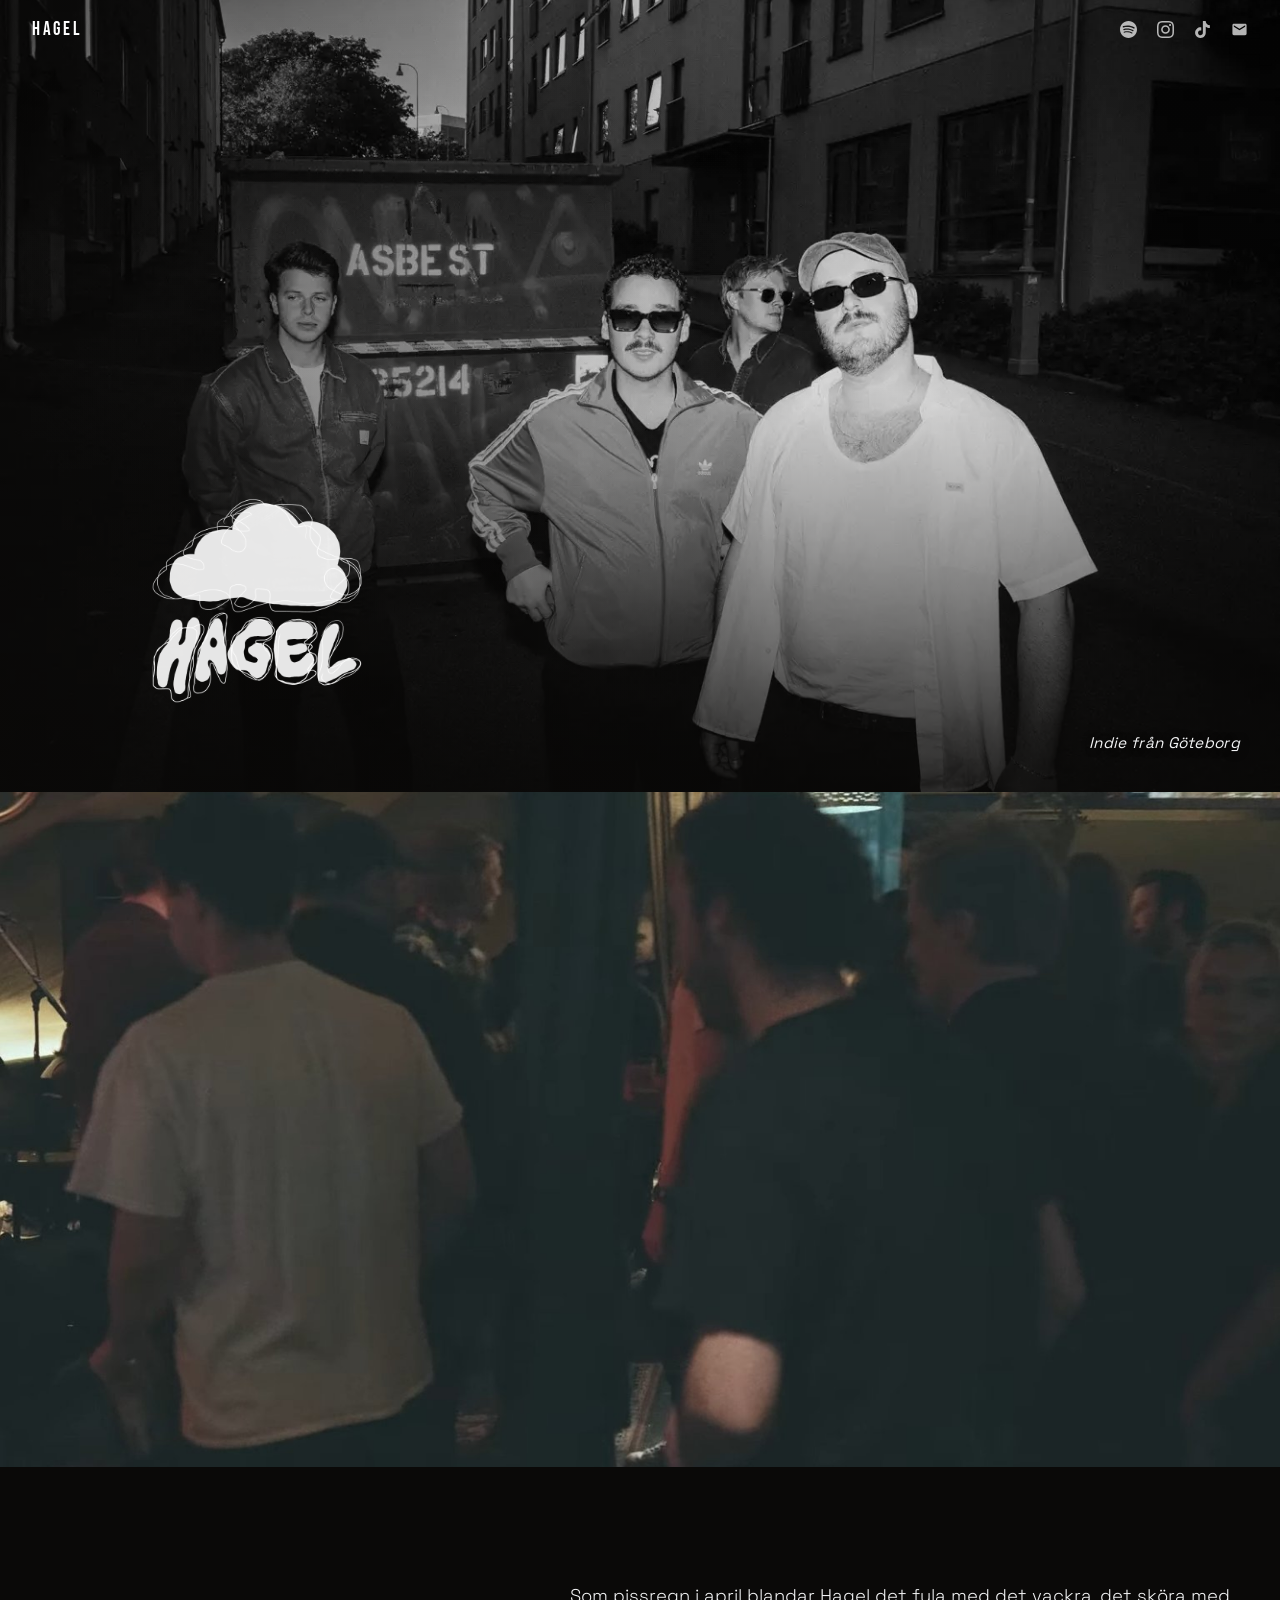
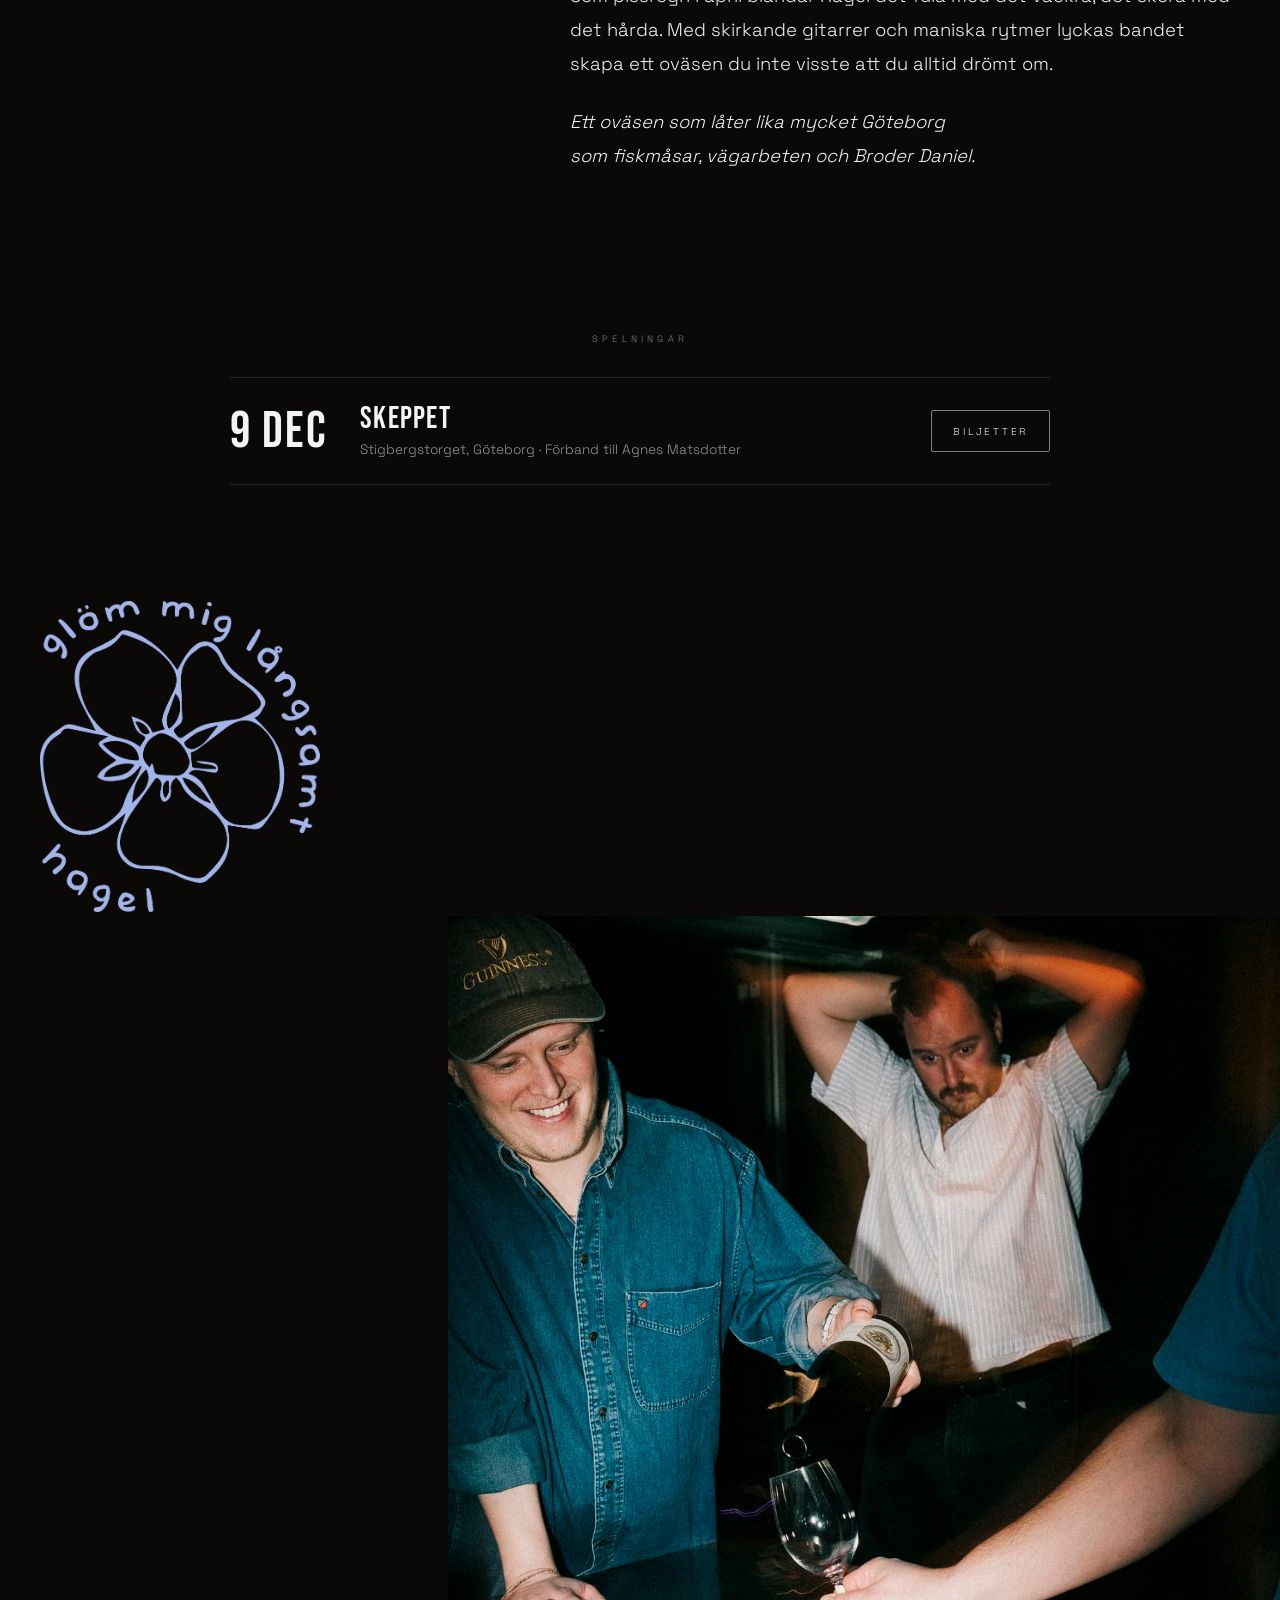
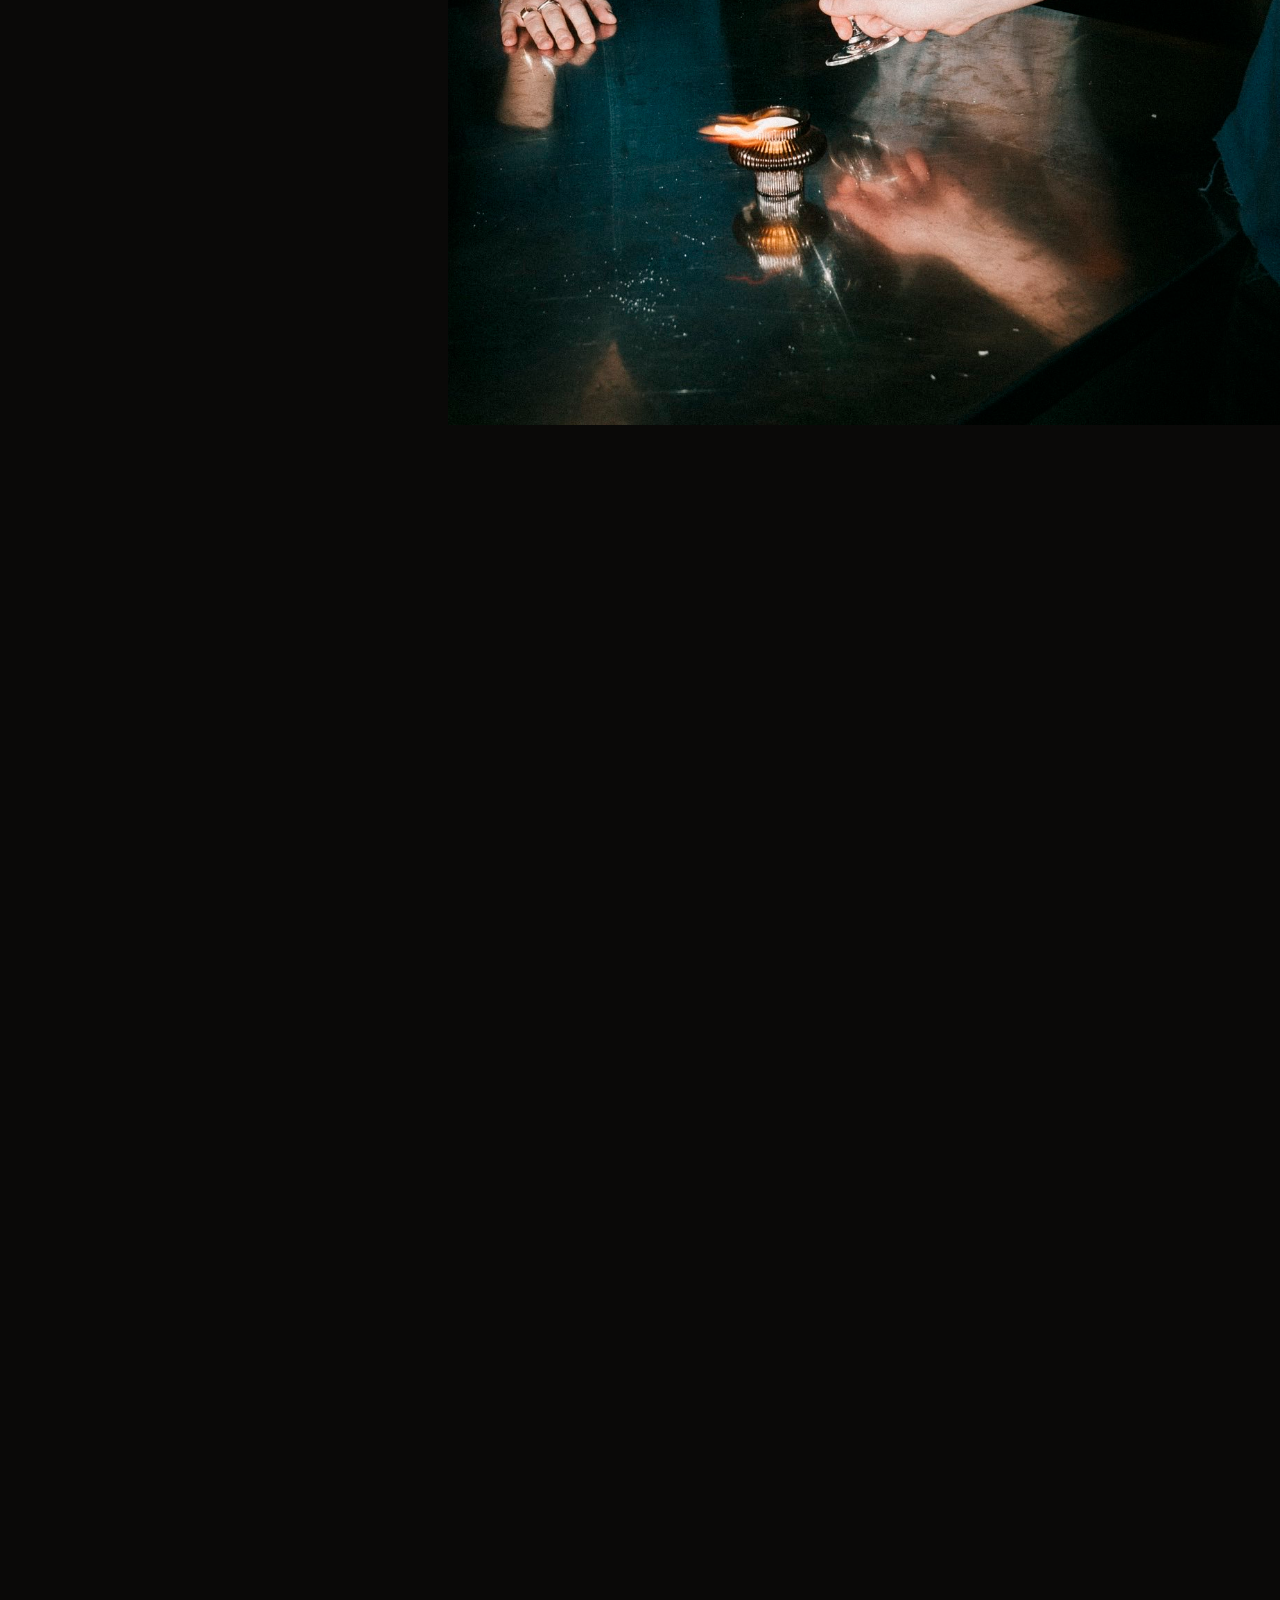
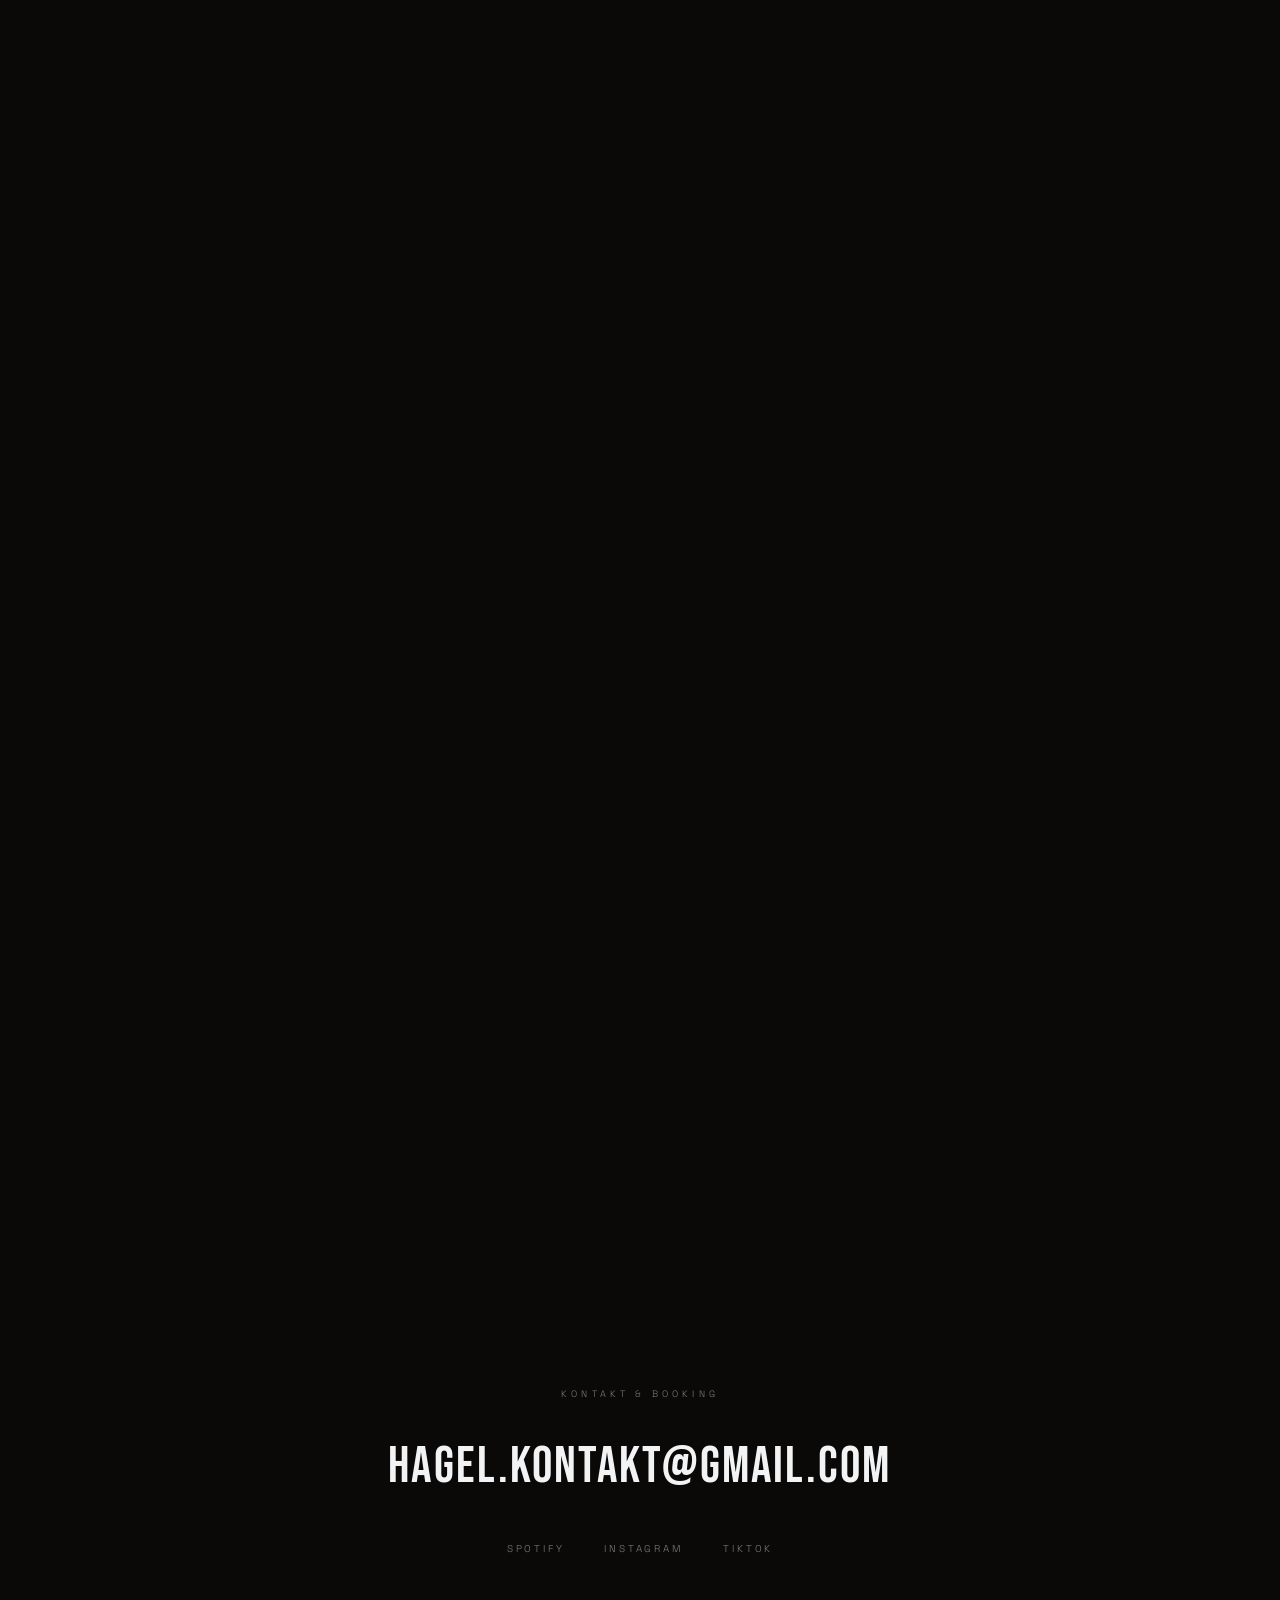
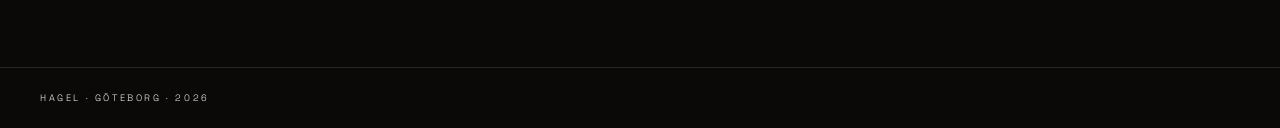
==== commit 30bd2ae5: "Add Spelningar section with Skeppet gig on 9 Dec Gigs auto-hide after their date, and the section hi" ====
--- a/index.html
+++ b/index.html
@@ -49,6 +49,34 @@
     ]
   }
   </script>
+  <script type="application/ld+json">
+  {
+    "@context": "https://schema.org",
+    "@type": "MusicEvent",
+    "name": "Agnes Matsdotter + Hagel",
+    "startDate": "2026-12-09",
+    "eventStatus": "https://schema.org/EventScheduled",
+    "eventAttendanceMode": "https://schema.org/OfflineEventAttendanceMode",
+    "location": {
+      "@type": "Place",
+      "name": "Skeppet",
+      "address": {
+        "@type": "PostalAddress",
+        "streetAddress": "Stigbergstorget",
+        "addressLocality": "Göteborg",
+        "addressCountry": "SE"
+      }
+    },
+    "performer": [
+      { "@type": "MusicGroup", "name": "Agnes Matsdotter" },
+      { "@type": "MusicGroup", "name": "Hagel", "url": "https://hagelgbg.se/" }
+    ],
+    "offers": {
+      "@type": "Offer",
+      "url": "https://www.skeppetgbg.se/?tribe_events=agnes-matsdotter"
+    }
+  }
+  </script>
 </head>
 <body>
 
@@ -80,6 +108,15 @@
   <p class="entry-tagline">Indie från Göteborg</p>
 </div>
 
+<aside class="release" id="release" aria-label="Ny låt">
+  <img class="release-cover" src="assets/images/release-cover.jpg" width="160" height="160" alt="Omslag: Människor — Hagel" />
+  <div class="release-info">
+    <p class="release-title" id="release-title">Människor – Ny låt 22 okt</p>
+  </div>
+  <p class="release-count" id="release-count" aria-hidden="true"></p>
+  <a class="release-btn" id="release-btn" href="https://distrokid.com/hyperfollow/hagel1/mnniskor/" target="_blank" rel="noopener">Pre-save</a>
+</aside>
+
 <div class="flow">
 
   <div class="f-video-bg">
@@ -101,6 +138,20 @@
       vägarbeten och Broder Daniel.
     </p>
   </div>
+
+  <section class="f-gigs reveal" id="spelningar" aria-labelledby="gigs-title">
+    <h2 class="gigs-pre" id="gigs-title">Spelningar</h2>
+    <ul class="gigs-list">
+      <li class="gig" data-date="2026-12-09">
+        <time class="gig-date" datetime="2026-12-09">9 dec</time>
+        <div class="gig-info">
+          <p class="gig-venue">Skeppet</p>
+          <p class="gig-meta">Stigbergstorget, Göteborg · Förband till Agnes Matsdotter</p>
+        </div>
+        <a class="gig-btn" href="https://www.skeppetgbg.se/?tribe_events=agnes-matsdotter" target="_blank" rel="noopener">Biljetter</a>
+      </li>
+    </ul>
+  </section>
 
   <figure class="f-single-art reveal">
     <img class="graphic-color" src="assets/grahpic/glom_mig_langsamt.png" alt="Glöm mig långsamt — Hagel" loading="lazy" />
@@ -256,7 +307,46 @@
 </footer>
 
 <script>
-const io = new IntersectionObserver(
+// Spelningar: dölj passerade datum, och hela sektionen om inga finns kvar.
+(function () {
+  const today = new Date().toLocaleDateString('sv-SE', { timeZone: 'Europe/Stockholm' });
+  const gigs = document.querySelectorAll('.gig[data-date]');
+  let left = 0;
+  gigs.forEach(g => { if (g.dataset.date < today) g.remove(); else left++; });
+  if (!left) document.getElementById('spelningar')?.remove();
+})();
+
+// Release bar: Människor, 22 okt 2026 00:00 svensk tid. Döljs 30 dagar efter släpp.
+(function () {
+  const bar = document.getElementById('release');
+  if (!bar) return;
+  const RELEASE = new Date('2026-10-22T00:00:00+02:00').getTime();
+  const HIDE_AFTER = RELEASE + 30 * 864e5;
+  const title = document.getElementById('release-title');
+  const count = document.getElementById('release-count');
+  const btn = document.getElementById('release-btn');
+  const override = new URLSearchParams(location.search).get('now');
+  function render() {
+    const now = override ? new Date(override).getTime() : Date.now();
+    if (now >= HIDE_AFTER) { bar.hidden = true; return; }
+    if (now >= RELEASE) {
+      title.textContent = 'Människor – Ute nu';
+      count.textContent = '';
+      btn.textContent = 'Lyssna nu';
+      btn.href = '/manniskor/';
+      btn.removeAttribute('target');
+      return;
+    }
+    const m = Math.floor((RELEASE - now) / 6e4);
+    const d = Math.floor(m / 1440), h = Math.floor(m % 1440 / 60), mi = m % 60;
+    count.innerHTML = '<span><b>' + d + '</b>d</span><span><b>' + h + '</b>t</span><span><b>' + mi + '</b>m</span>';
+    btn.textContent = 'Pre-save';
+  }
+  render();
+  setInterval(render, 30000);
+})();
+
+const io =new IntersectionObserver(
   (entries) => entries.forEach(e => {
     if (e.isIntersecting) { e.target.classList.add('visible'); io.unobserve(e.target); }
   }),
--- a/style.css
+++ b/style.css
@@ -194,6 +194,76 @@
   text-shadow: 0 1px 8px rgba(0,0,0,0.6);
 }
 
+/* ── RELEASE BAR ─────────────────────────────────── */
+.release {
+  display: flex;
+  align-items: center;
+  gap: 1.25rem;
+  padding: 0.9rem 2.5rem;
+  background: var(--bg);
+  border-bottom: 1px solid rgba(242, 243, 244, 0.12);
+}
+
+.release[hidden] { display: none; }
+
+.release-cover {
+  width: 84px;
+  height: 84px;
+  flex-shrink: 0;
+  filter: none;
+  object-fit: cover;
+}
+
+.release-info { min-width: 0; }
+
+.release-title,
+.release-count {
+  font-family: 'Bebas Neue', sans-serif;
+  font-size: 2.2rem;
+  letter-spacing: 0.05em;
+  line-height: 1.1;
+  color: var(--fg);
+}
+
+.release-count {
+  margin-left: auto;
+  display: flex;
+  gap: 1.1rem;
+}
+
+.release-count b { font-weight: 400; margin-right: 0.1rem; }
+
+.release-btn {
+  font-size: 0.8rem;
+  letter-spacing: 0.18em;
+  text-transform: uppercase;
+  color: var(--bg);
+  background: var(--fg);
+  padding: 0.95rem 1.5rem;
+  border: 1px solid var(--fg);
+  white-space: nowrap;
+  transition: background 0.2s, color 0.2s;
+}
+
+.release-btn:hover { background: transparent; color: var(--fg); }
+.release-btn:focus-visible { outline: 2px solid #F2F3F4; outline-offset: 4px; }
+.release-count:empty { display: none; }
+.release-count:empty + .release-btn { margin-left: auto; }
+
+@media (max-width: 900px) {
+  .release { padding: 0.9rem 1.5rem; }
+  .release-title, .release-count { font-size: 1.9rem; }
+}
+
+@media (max-width: 560px) {
+  .release { flex-direction: column; align-items: stretch; text-align: center; gap: 0.9rem; padding: 1.5rem 1.25rem; }
+  .release-cover { width: 120px; height: 120px; align-self: center; }
+  .release-info { flex: none; }
+  .release-title, .release-count { font-size: 1.8rem; }
+  .release-count { margin-left: 0; justify-content: center; }
+  .release-btn, .release-count:empty + .release-btn { margin-left: 0; text-align: center; padding: 0.9rem 1.2rem; }
+}
+
 /* ── REVEAL ──────────────────────────────────────── */
 .reveal {
   opacity: 0;
@@ -470,6 +540,95 @@
   display: flex;
   flex-direction: column;
   gap: 4px;
+}
+
+/* ── GIGS ────────────────────────────────────────── */
+.f-gigs {
+  padding: 4rem 2.5rem 7rem;
+  max-width: 900px;
+  margin: 0 auto;
+}
+
+.gigs-pre {
+  font-size: 0.58rem;
+  font-weight: 300;
+  letter-spacing: 0.45em;
+  text-transform: uppercase;
+  color: rgba(242, 243, 244, 0.5);
+  margin-bottom: 2rem;
+  text-align: center;
+}
+
+.gigs-list { list-style: none; }
+
+.gig {
+  display: grid;
+  grid-template-columns: auto 1fr auto;
+  align-items: center;
+  gap: 2rem;
+  padding: 1.5rem 0;
+  border-top: 1px solid rgba(242, 243, 244, 0.12);
+}
+
+.gig:last-child { border-bottom: 1px solid rgba(242, 243, 244, 0.12); }
+
+.gig-date {
+  font-family: 'Bebas Neue', sans-serif;
+  font-size: clamp(2rem, 4vw, 3.2rem);
+  line-height: 1;
+  letter-spacing: 0.04em;
+  min-width: 4.5ch;
+}
+
+.gig-venue {
+  font-family: 'Bebas Neue', sans-serif;
+  font-size: clamp(1.4rem, 2.4vw, 2rem);
+  letter-spacing: 0.04em;
+  line-height: 1.1;
+}
+
+.gig-meta {
+  font-size: 0.85rem;
+  line-height: 1.5;
+  color: rgba(242, 243, 244, 0.6);
+  margin-top: 0.25rem;
+}
+
+.gig-btn {
+  font-size: 0.62rem;
+  letter-spacing: 0.28em;
+  text-transform: uppercase;
+  padding: 0.85rem 1.3rem;
+  border: 1px solid rgba(242, 243, 244, 0.5);
+  border-radius: 2px;
+  white-space: nowrap;
+  transition: background-color 0.2s var(--ease-out), color 0.2s var(--ease-out), transform 140ms var(--ease-out);
+}
+
+@media (hover: hover) and (pointer: fine) {
+  .gig-btn:hover { background: var(--fg); color: var(--bg); }
+}
+
+.gig-btn:focus-visible {
+  outline: 2px solid #F2F3F4;
+  outline-offset: 4px;
+}
+
+.gig-btn:active {
+  transform: scale(0.97);
+  transition-duration: 0.08s;
+}
+
+@media (max-width: 560px) {
+  .f-gigs { padding: 3rem 1.5rem 5rem; }
+  .gig {
+    grid-template-columns: auto 1fr;
+    gap: 0.75rem 1.25rem;
+  }
+  .gig-btn {
+    grid-column: 1 / -1;
+    text-align: center;
+  }
 }
 
 /* ── CONTACT ─────────────────────────────────────── */
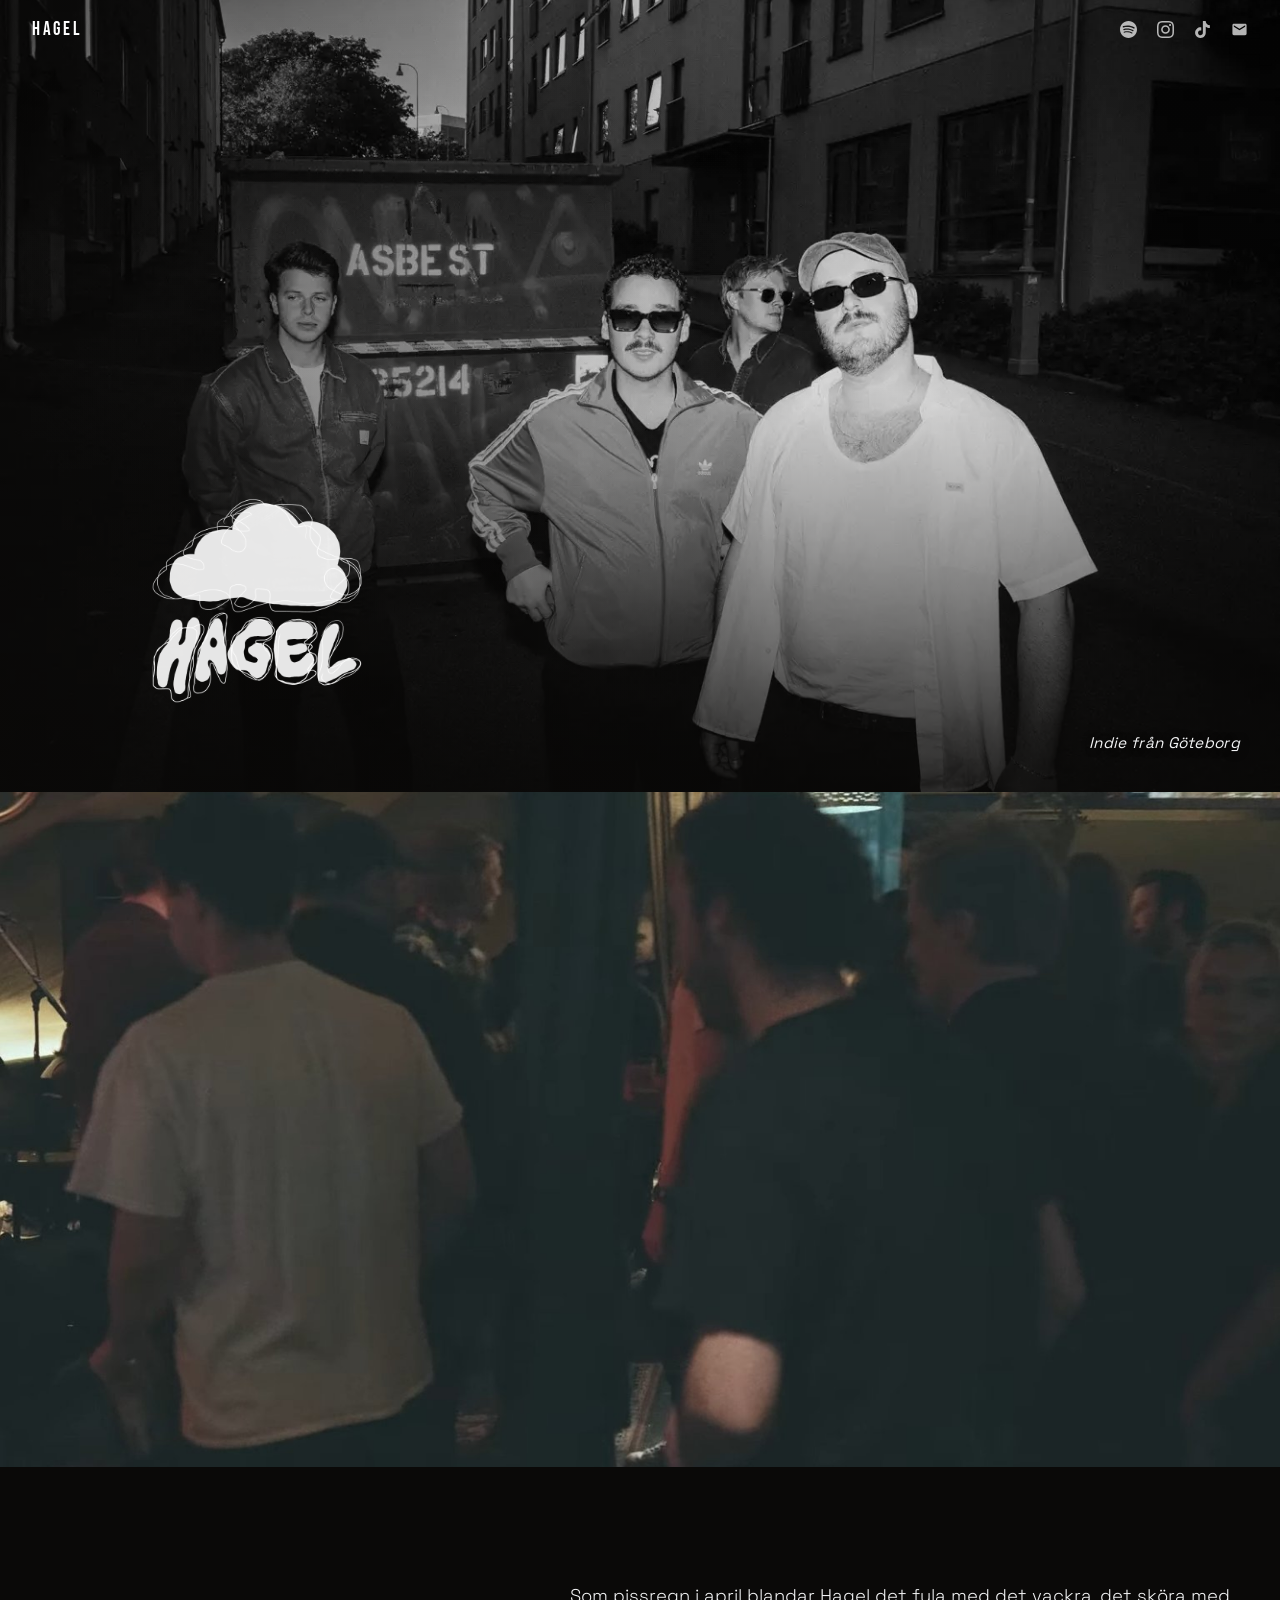
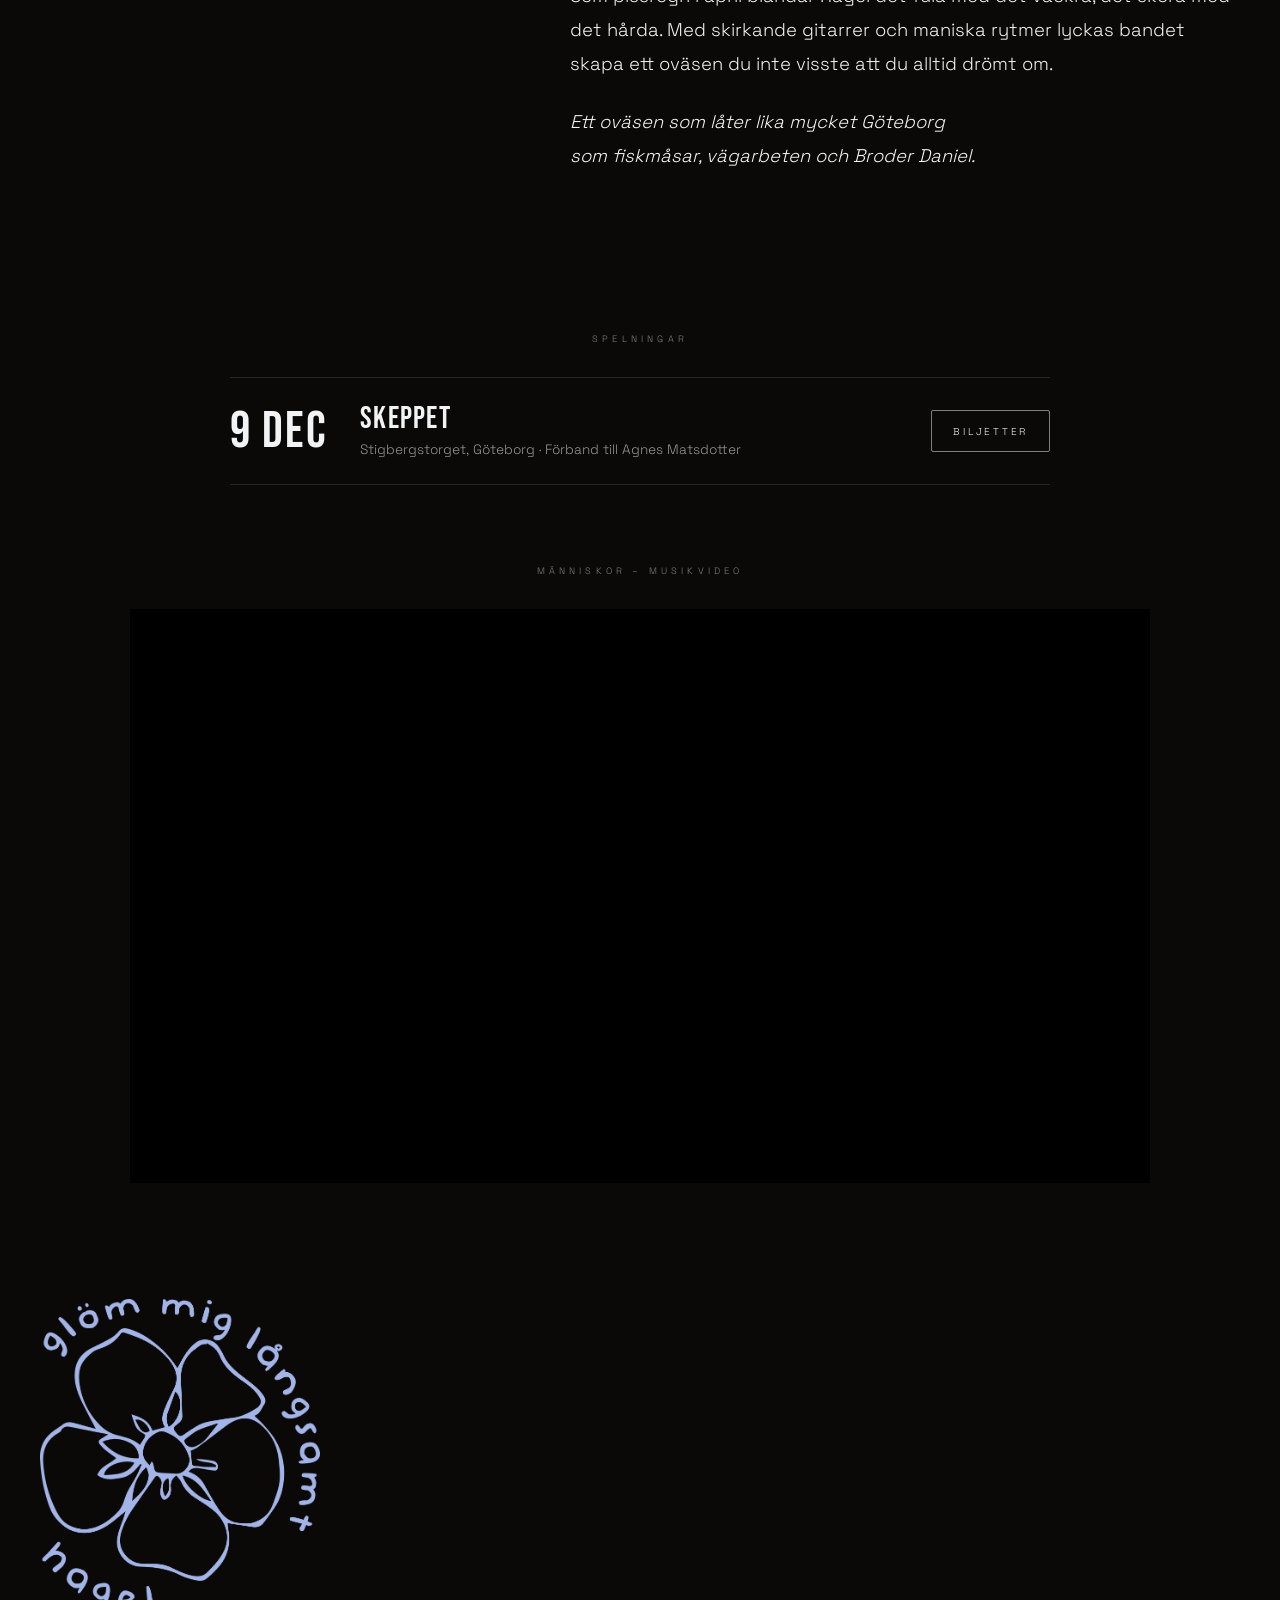
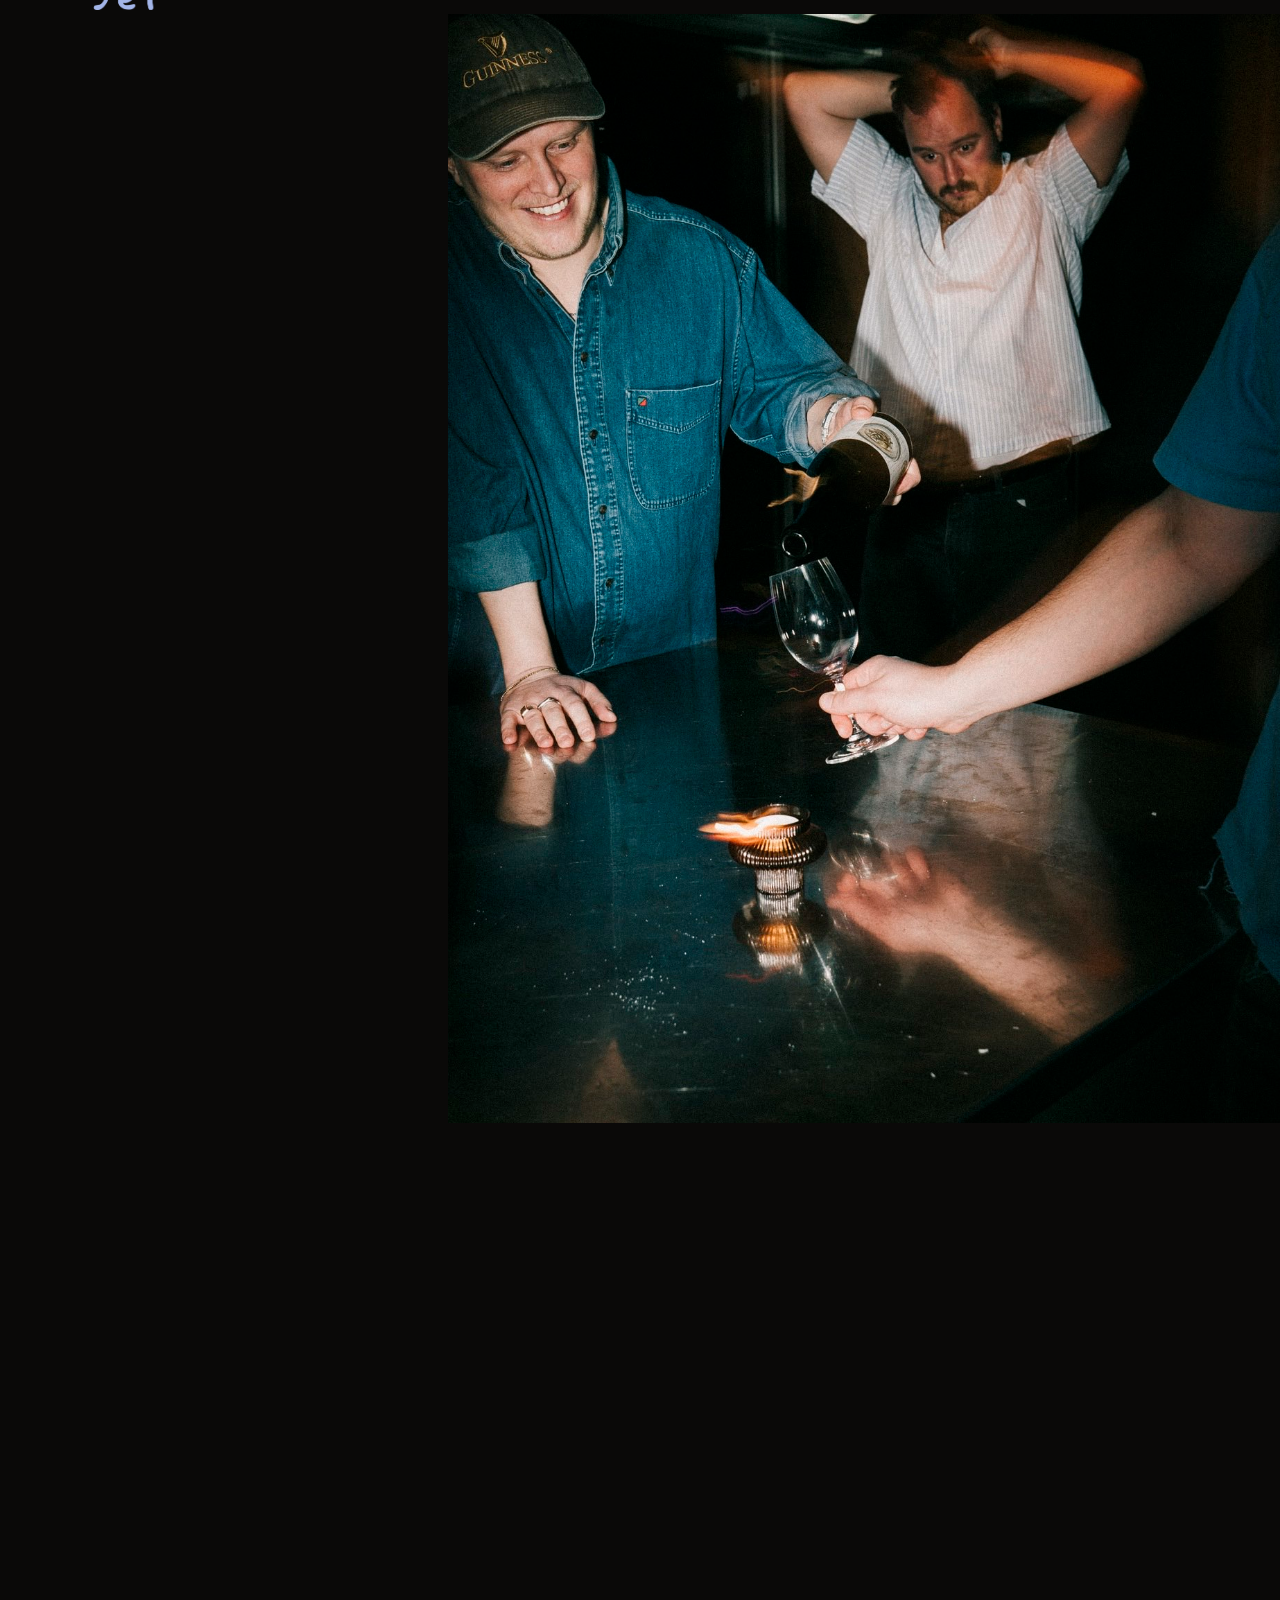
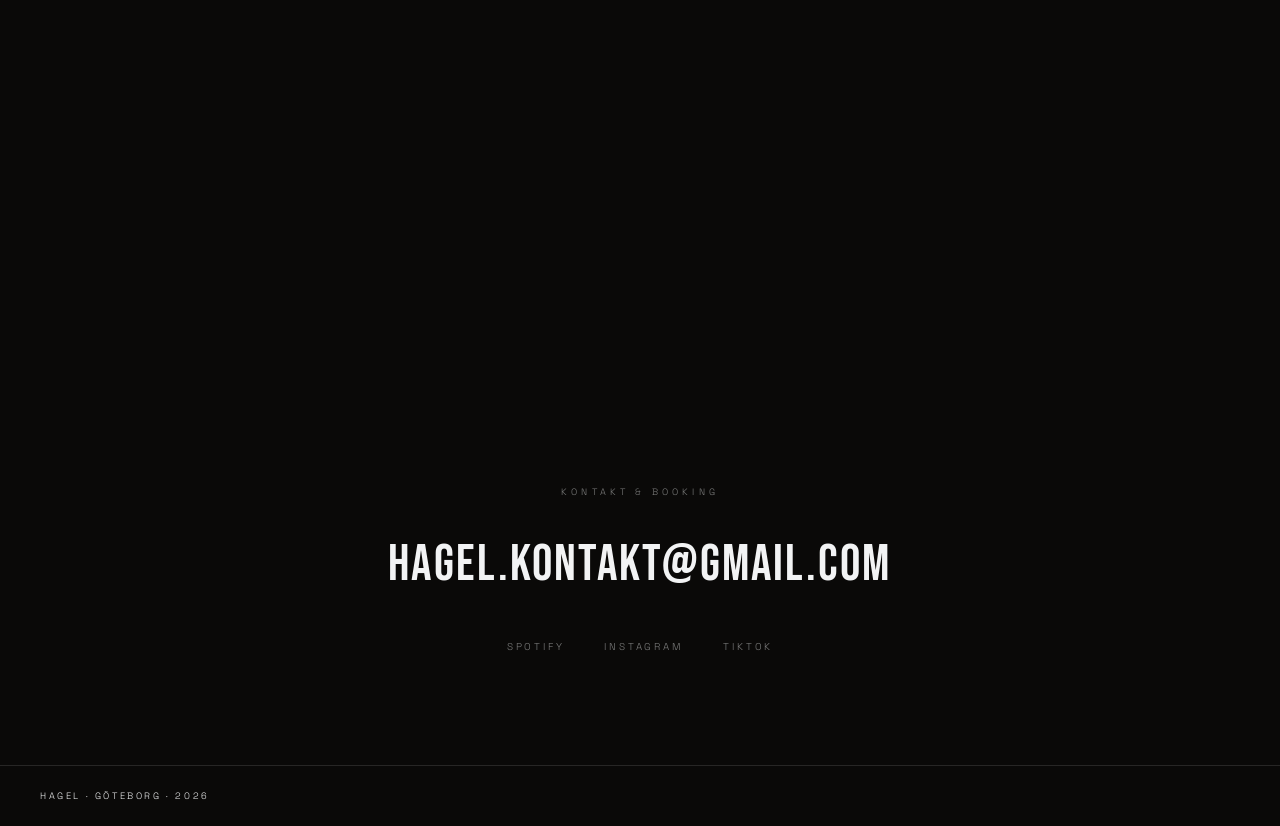
==== commit 0c4dda8d: "Embed Människor music video on the start page Placed below the gigs section; tightened spacing betwe" ====
--- a/index.html
+++ b/index.html
@@ -153,6 +153,19 @@
     </ul>
   </section>
 
+  <section class="f-video reveal" aria-labelledby="video-title">
+    <h2 class="gigs-pre" id="video-title">Människor – Musikvideo</h2>
+    <div class="video-wrap">
+      <iframe
+        src="https://www.youtube-nocookie.com/embed/8yVtJ_lPUXA?rel=0"
+        title="Hagel – Människor (musikvideo)"
+        allow="accelerometer; autoplay; clipboard-write; encrypted-media; gyroscope; picture-in-picture"
+        allowfullscreen
+        loading="lazy"
+      ></iframe>
+    </div>
+  </section>
+
   <figure class="f-single-art reveal">
     <img class="graphic-color" src="assets/grahpic/glom_mig_langsamt.png" alt="Glöm mig långsamt — Hagel" loading="lazy" />
   </figure>
--- a/style.css
+++ b/style.css
@@ -544,7 +544,7 @@
 
 /* ── GIGS ────────────────────────────────────────── */
 .f-gigs {
-  padding: 4rem 2.5rem 7rem;
+  padding: 4rem 2.5rem 3rem;
   max-width: 900px;
   margin: 0 auto;
 }
@@ -620,7 +620,7 @@
 }
 
 @media (max-width: 560px) {
-  .f-gigs { padding: 3rem 1.5rem 5rem; }
+  .f-gigs { padding: 3rem 1.5rem 2rem; }
   .gig {
     grid-template-columns: auto 1fr;
     gap: 0.75rem 1.25rem;
@@ -629,6 +629,25 @@
     grid-column: 1 / -1;
     text-align: center;
   }
+}
+
+/* ── MUSIC VIDEO ─────────────────────────────────── */
+.f-video {
+  padding: 2rem 2.5rem 7rem;
+  max-width: 1100px;
+  margin: 0 auto;
+}
+
+.video-wrap {
+  aspect-ratio: 16 / 9;
+  background: #000;
+}
+
+.video-wrap iframe {
+  width: 100%;
+  height: 100%;
+  border: 0;
+  display: block;
 }
 
 /* ── CONTACT ─────────────────────────────────────── */
@@ -723,7 +742,7 @@
   .entry { padding: 0 1.5rem 2rem; }
   .f-text { padding: 5rem 1.5rem 4rem; margin-left: 0; max-width: none; }
   .f-embed { padding: 4rem 1.5rem; }
-  .f-video { padding: 4rem 1.5rem; }
+  .f-video { padding: 2rem 1.5rem 5rem; }
   .f-right { width: 80%; }
   .f-left  { width: 72%; margin-left: 1.5rem; }
   .f-shorts { grid-template-columns: repeat(2, 1fr); }
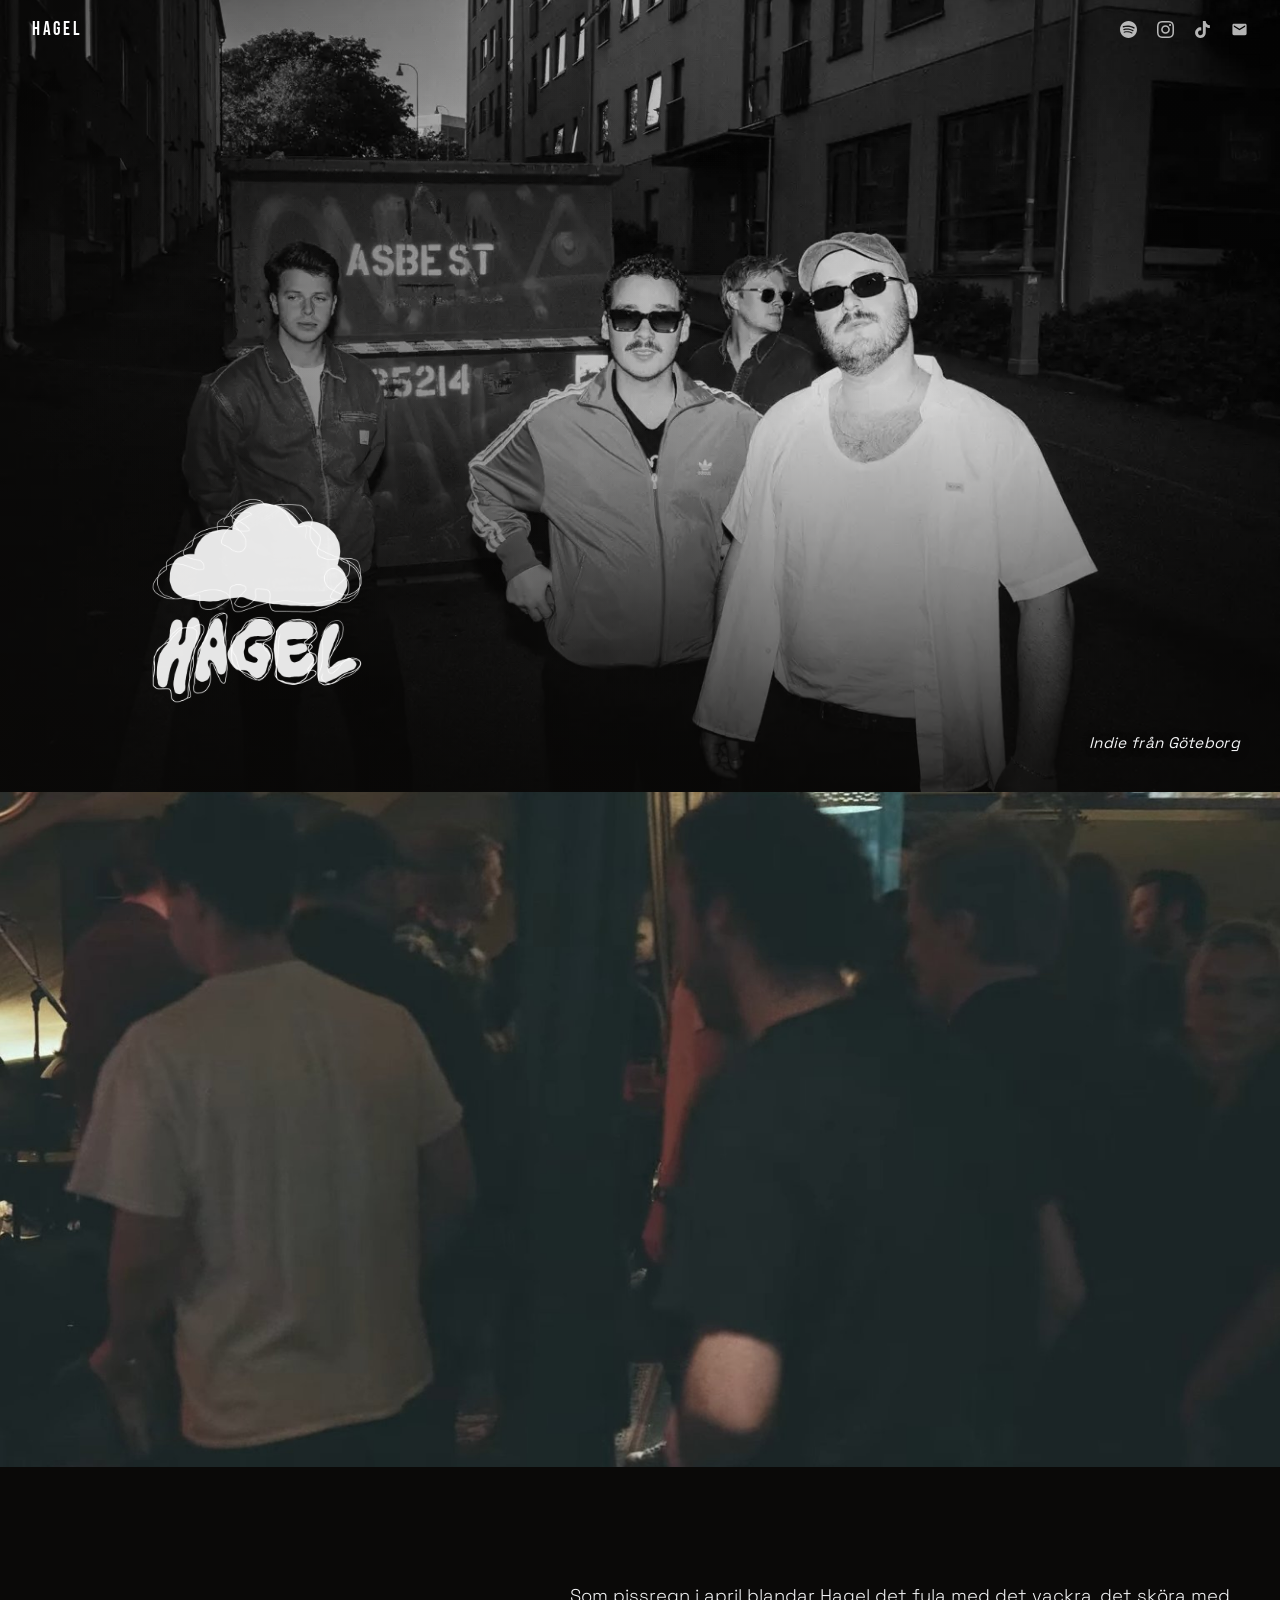
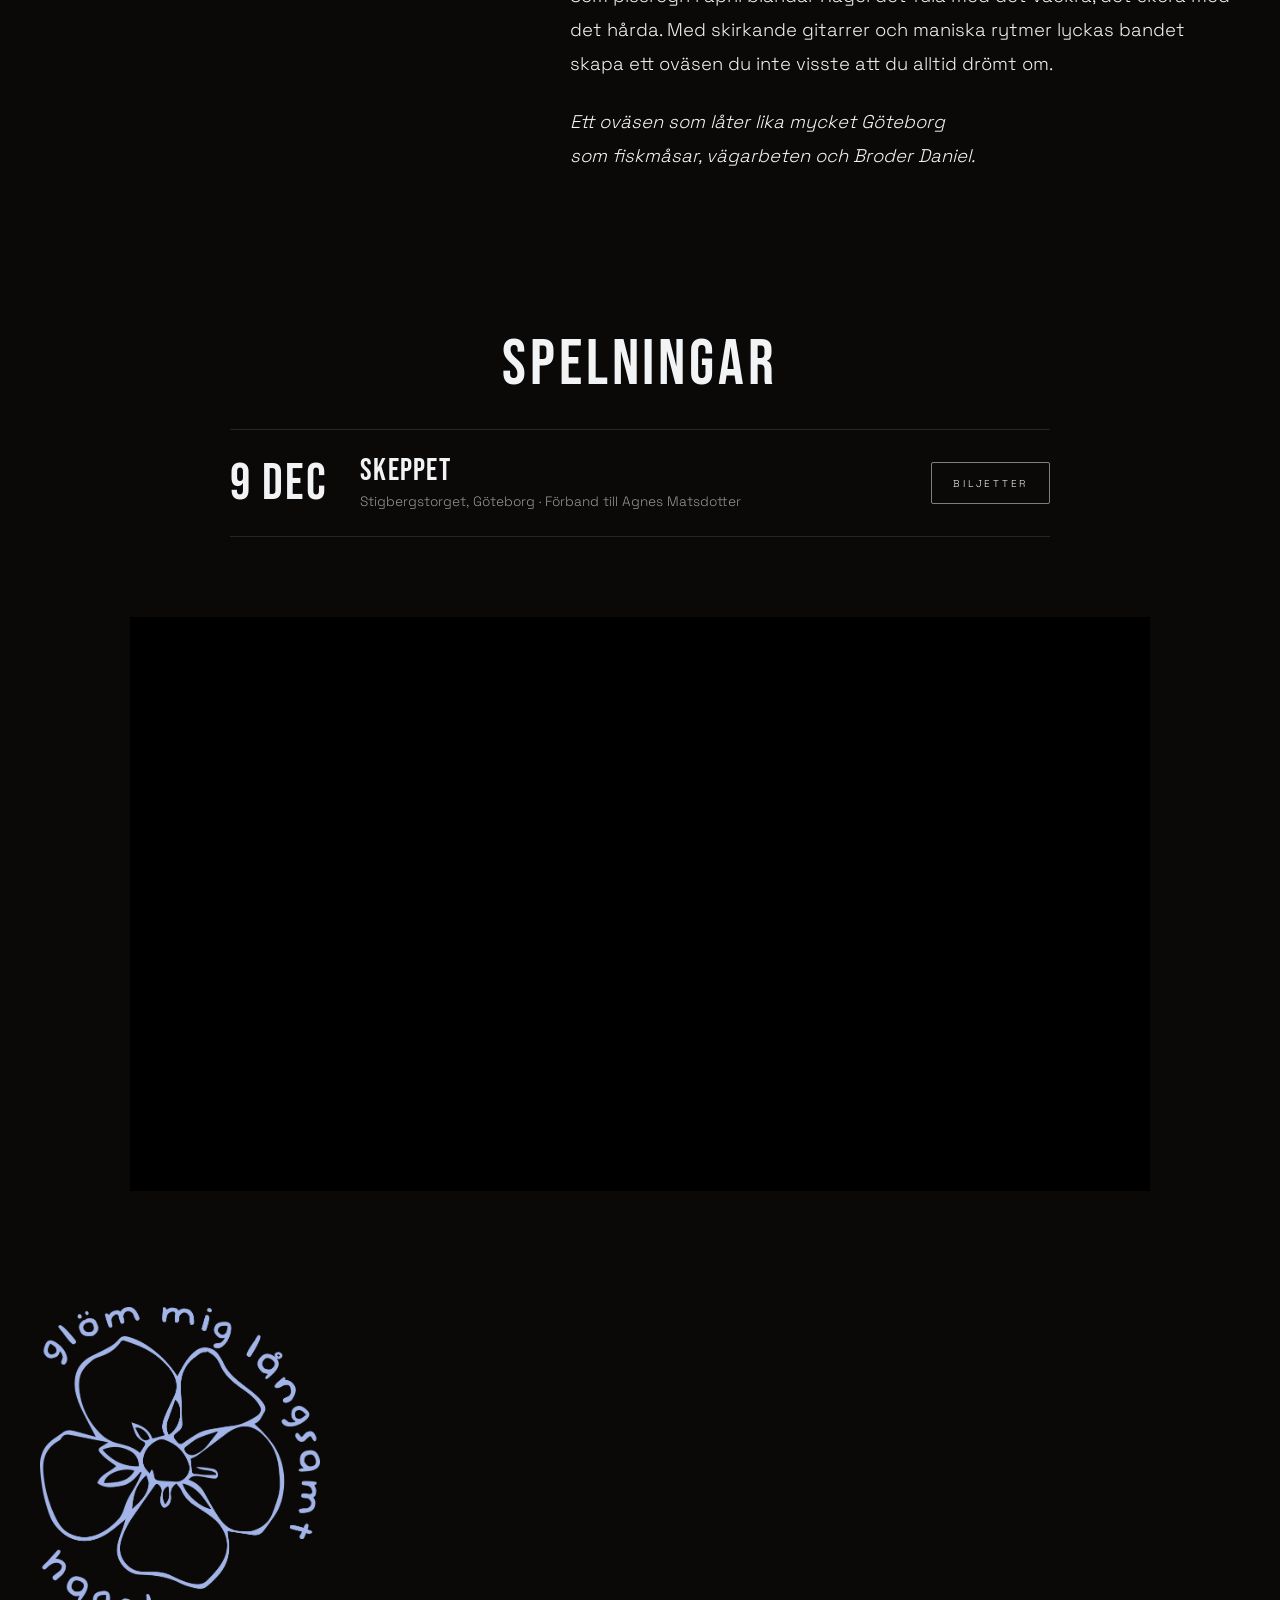
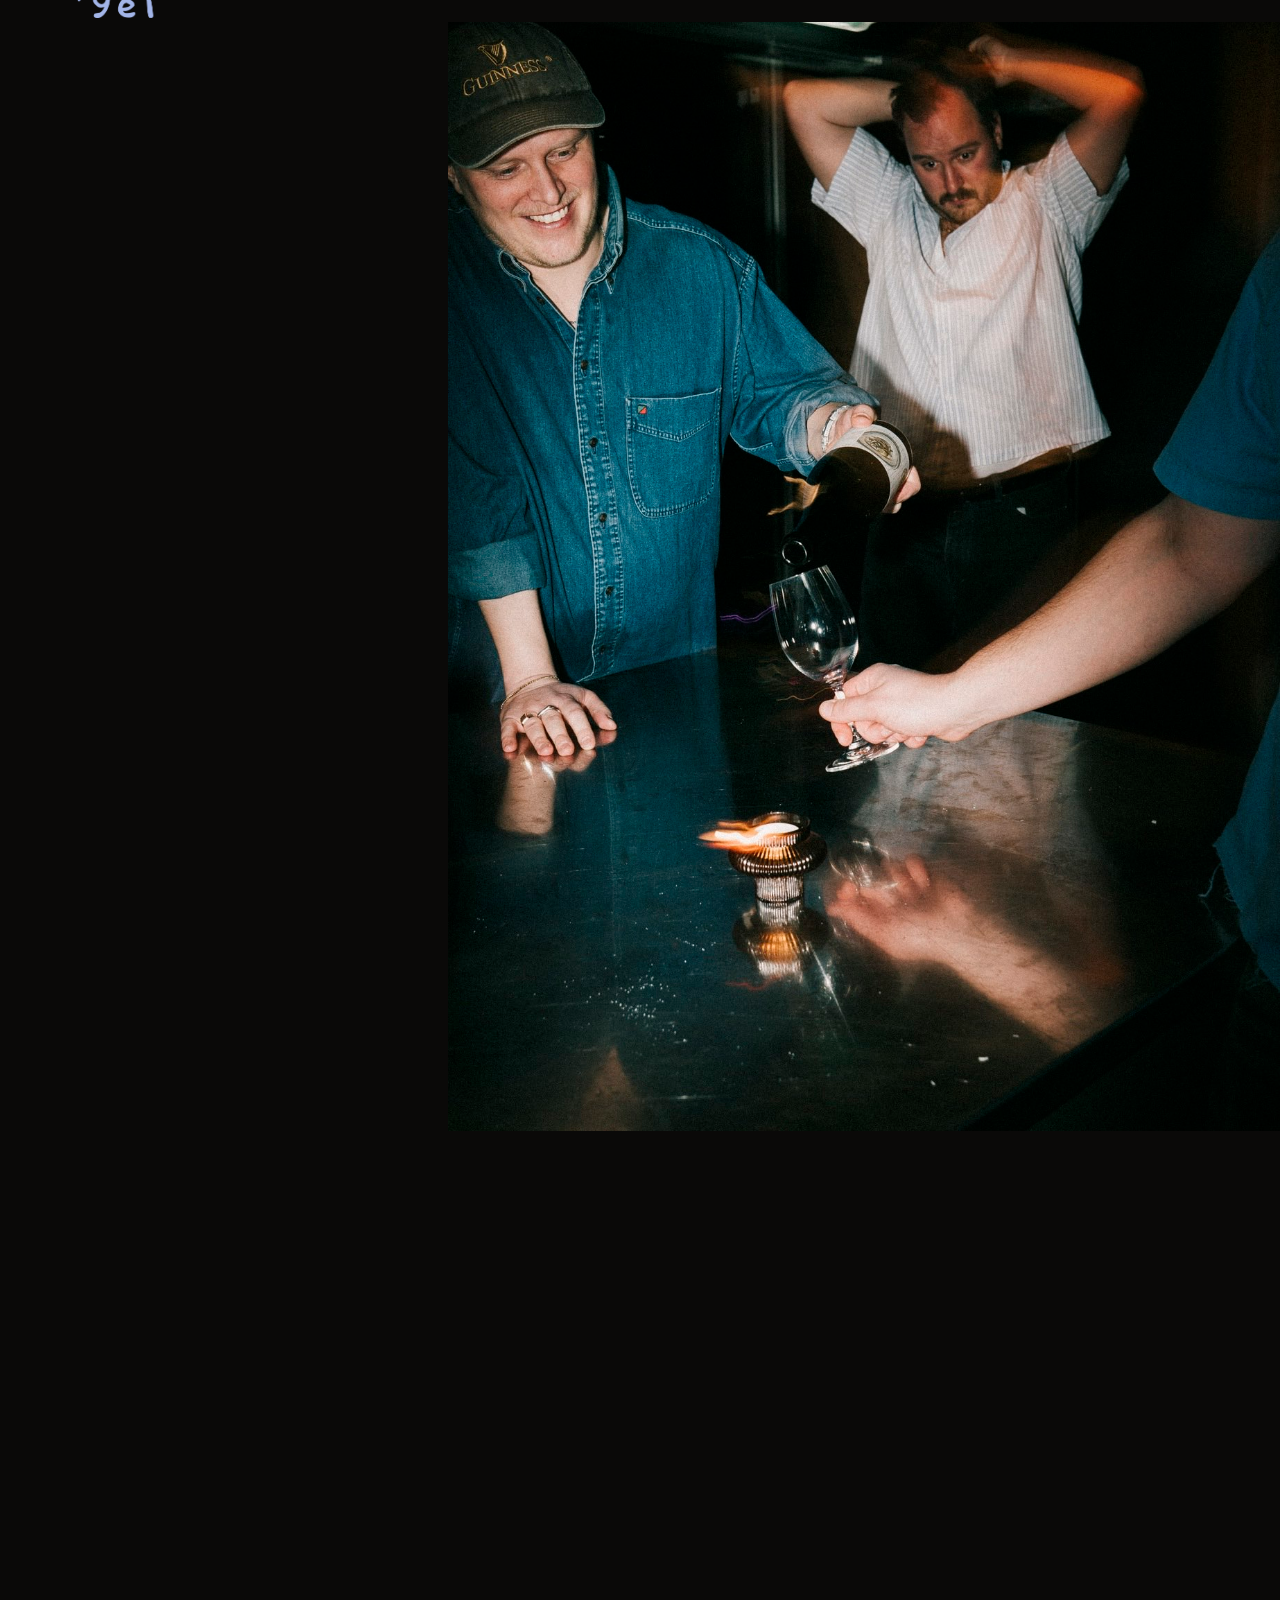
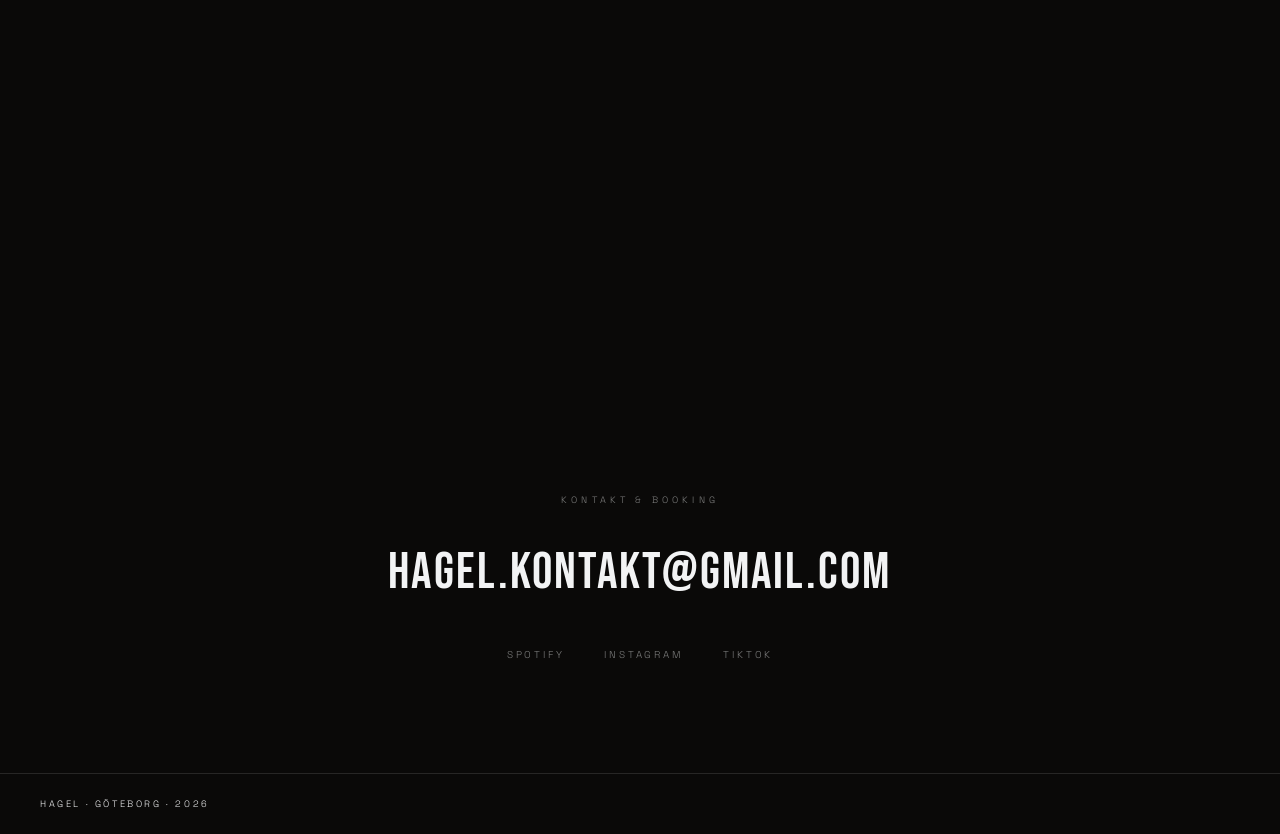
==== commit 7dd42396: "Enlarge Spelningar heading and drop video heading Co-Authored-By: Claude Opus 5.5 <noreply@anthropic" ====
--- a/index.html
+++ b/index.html
@@ -153,8 +153,7 @@
     </ul>
   </section>
 
-  <section class="f-video reveal" aria-labelledby="video-title">
-    <h2 class="gigs-pre" id="video-title">Människor – Musikvideo</h2>
+  <section class="f-video reveal" aria-label="Människor – musikvideo">
     <div class="video-wrap">
       <iframe
         src="https://www.youtube-nocookie.com/embed/8yVtJ_lPUXA?rel=0"
--- a/style.css
+++ b/style.css
@@ -550,11 +550,12 @@
 }
 
 .gigs-pre {
-  font-size: 0.58rem;
-  font-weight: 300;
-  letter-spacing: 0.45em;
-  text-transform: uppercase;
-  color: rgba(242, 243, 244, 0.5);
+  font-family: 'Bebas Neue', sans-serif;
+  font-size: clamp(2.4rem, 5vw, 4rem);
+  font-weight: 400;
+  line-height: 1;
+  letter-spacing: 0.06em;
+  color: var(--fg);
   margin-bottom: 2rem;
   text-align: center;
 }
